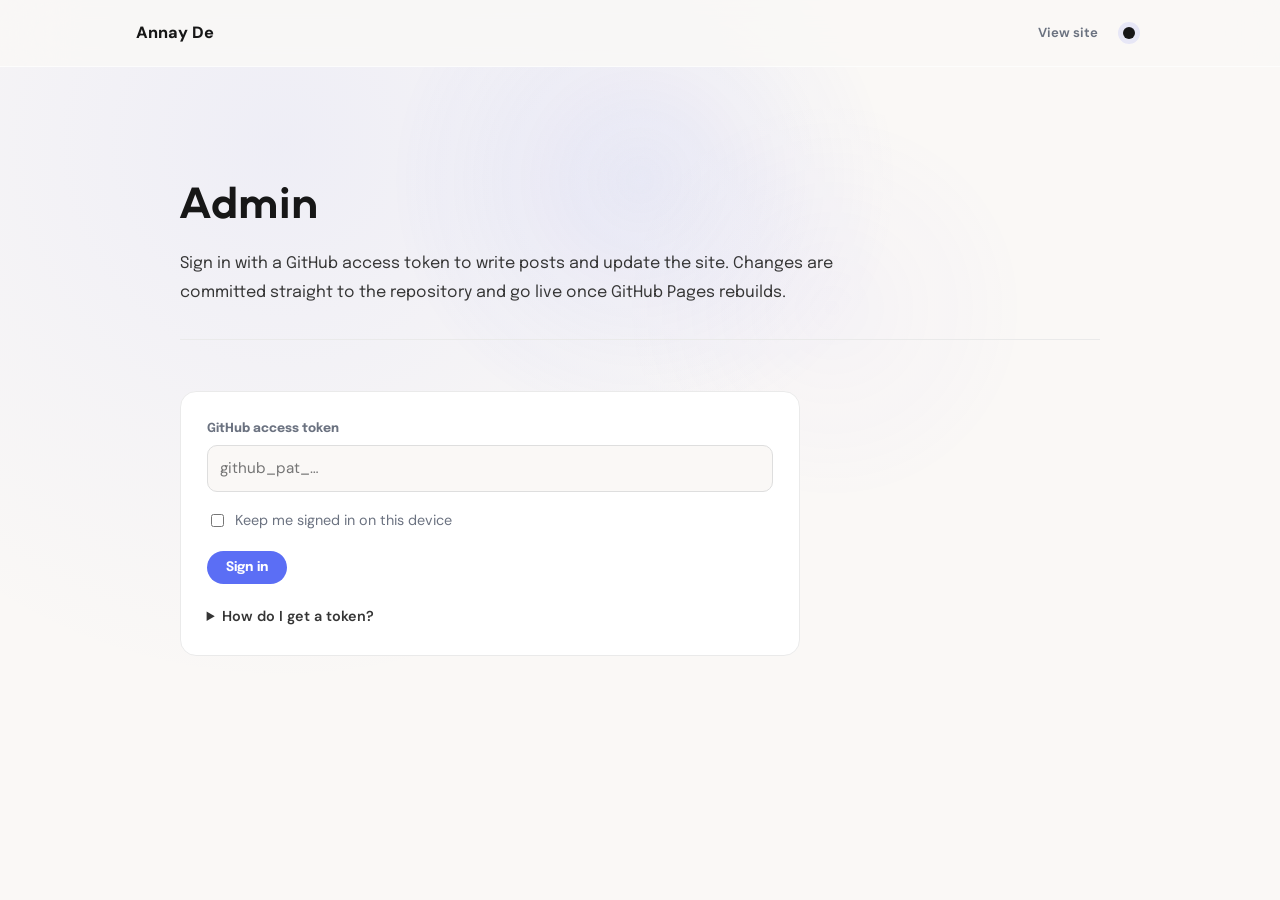
==== admin.html @ 984c4917 "Add blog, token-secured admin panel, and interaction polish - New "Annay's Blog" tab before More on " ====
<!doctype html>
<html lang="en">
<head>
  <meta charset="utf-8">
  <meta name="viewport" content="width=device-width, initial-scale=1">
  <title>Admin | Annay De</title>
  <meta name="robots" content="noindex, nofollow">
  <link rel="stylesheet" href="style.css">
  <script>
    (function () {
      try {
        if (localStorage.getItem("annay-theme") === "dark") {
          document.documentElement.dataset.theme = "dark";
        }
      } catch (error) {}
    })();
  </script>
</head>
<body data-page="admin">
  <nav class="site-nav" aria-label="Primary navigation">
    <div class="nav-inner">
      <a class="monogram show-brand" href="index.html" aria-label="Annay De home">
        <span class="nav-name">Annay De</span>
        <span class="nav-caption">Admin</span>
      </a>
      <div class="nav-links admin-nav-links">
        <a class="nav-link" href="index.html"><span>View site</span></a>
        <button class="theme-toggle" type="button" aria-label="Switch to dark mode" aria-pressed="false">
          <span class="theme-toggle-core" aria-hidden="true"></span>
        </button>
      </div>
    </div>
  </nav>

  <main class="page-shell admin-shell">
    <!-- Login -->
    <section class="admin-login reveal visible" id="admin-login">
      <header class="page-heading">
        <div>
          <h1>Admin</h1>
          <p class="page-intro">Sign in with a GitHub access token to write posts and update the site. Changes are committed straight to the repository and go live once GitHub Pages rebuilds.</p>
        </div>
      </header>
      <form class="admin-card" id="login-form">
        <label class="field">
          <span class="field-label">GitHub access token</span>
          <input type="password" id="token-input" autocomplete="off" spellcheck="false" placeholder="github_pat_…" required>
        </label>
        <label class="check-field">
          <input type="checkbox" id="remember-check">
          <span>Keep me signed in on this device</span>
        </label>
        <div class="admin-actions">
          <button class="btn primary" type="submit" id="login-button">Sign in</button>
          <span class="admin-status" id="login-status" role="status"></span>
        </div>
        <details class="admin-help">
          <summary>How do I get a token?</summary>
          <ol>
            <li>On GitHub go to <em>Settings &rarr; Developer settings &rarr; Personal access tokens &rarr; Fine-grained tokens</em>.</li>
            <li>Create a token scoped to only the <strong>annay-de/annay.de</strong> repository.</li>
            <li>Under repository permissions, give <strong>Contents</strong> read and write access. Nothing else is needed.</li>
            <li>Paste the token above. It is only stored in this browser and only ever sent to api.github.com.</li>
          </ol>
        </details>
      </form>
    </section>

    <!-- App -->
    <section class="admin-app" id="admin-app" hidden>
      <header class="admin-topbar">
        <div>
          <h1>Admin</h1>
          <p class="admin-signed" id="admin-signed"></p>
        </div>
        <button class="btn ghost" type="button" id="logout-button">Sign out</button>
      </header>

      <div class="admin-tabs" role="tablist" aria-label="Admin sections">
        <button class="admin-tab active" type="button" role="tab" data-tab="posts" aria-selected="true">Blog posts</button>
        <button class="admin-tab" type="button" role="tab" data-tab="projects" aria-selected="false">Research</button>
        <button class="admin-tab" type="button" role="tab" data-tab="endeavours" aria-selected="false">Endeavours</button>
      </div>

      <div class="admin-panel" id="panel-posts" role="tabpanel"></div>
      <div class="admin-panel" id="panel-projects" role="tabpanel" hidden></div>
      <div class="admin-panel" id="panel-endeavours" role="tabpanel" hidden></div>

      <div class="admin-statusbar" id="admin-statusbar" role="status" hidden></div>
    </section>
  </main>

  <script src="markdown.js"></script>
  <script src="admin.js"></script>
  <script src="script.js"></script>
</body>
</html>
---- style.css ----
@font-face {
  font-family: "DM Sans";
  src: url("assets/fonts/DMSans-VariableFont_opsz,wght.ttf") format("truetype");
  font-style: normal;
  font-weight: 100 1000;
  font-display: swap;
}

@font-face {
  font-family: "DM Sans";
  src: url("assets/fonts/DMSans-Italic-VariableFont_opsz,wght.ttf") format("truetype");
  font-style: italic;
  font-weight: 100 1000;
  font-display: swap;
}

@font-face {
  font-family: "Elms Sans";
  src: url("assets/fonts/ElmsSans-VariableFont_wght.ttf") format("truetype");
  font-style: normal;
  font-weight: 100 1000;
  font-display: swap;
}

@font-face {
  font-family: "Elms Sans";
  src: url("assets/fonts/ElmsSans-Italic-VariableFont_wght.ttf") format("truetype");
  font-style: italic;
  font-weight: 100 1000;
  font-display: swap;
}

@font-face {
  font-family: "Epilogue";
  src: url("assets/fonts/Epilogue-VariableFont_wght.ttf") format("truetype");
  font-style: normal;
  font-weight: 100 1000;
  font-display: swap;
}

@font-face {
  font-family: "Epilogue";
  src: url("assets/fonts/Epilogue-Italic-VariableFont_wght.ttf") format("truetype");
  font-style: italic;
  font-weight: 100 1000;
  font-display: swap;
}

:root {
  --font-body: "DM Sans", sans-serif;
  --font-display: "Elms Sans", sans-serif;
  --font-ui: "Epilogue", sans-serif;
  --bg: #faf8f6;
  --surface: #ffffff;
  --surface-soft: #f4f1ee;
  --text: #171717;
  --text-soft: #353535;
  --muted: #6b7280;
  --faint: #9ca3af;
  --line: #eaeaea;
  --line-strong: #dedede;
  --accent: #5b6ef5;
  --accent-soft: rgba(91, 110, 245, 0.09);
  --body-wash: radial-gradient(circle at 22% 16%, rgba(91, 110, 245, 0.075), transparent 34rem);
  --cursor-glow: radial-gradient(26rem circle at var(--cursor-x) var(--cursor-y), rgba(91, 110, 245, 0.105), transparent 62%),
    radial-gradient(18rem circle at calc(var(--cursor-x) + 12rem) calc(var(--cursor-y) + 8rem), rgba(154, 137, 255, 0.055), transparent 72%);
  --grain-wash: linear-gradient(rgba(255, 255, 255, 0.26), rgba(255, 255, 255, 0));
  --nav-glass: linear-gradient(180deg, rgba(255, 255, 255, 0.72), rgba(255, 255, 255, 0.42));
  --nav-glass-scrolled: linear-gradient(180deg, rgba(255, 255, 255, 0.86), rgba(255, 255, 255, 0.58));
  --nav-border: rgba(255, 255, 255, 0.58);
  --nav-shadow: 0 18px 60px rgba(23, 23, 23, 0.075);
  --glass-surface: rgba(255, 255, 255, 0.58);
  --glass-surface-strong: rgba(255, 255, 255, 0.72);
  --glass-hover: rgba(255, 255, 255, 0.72);
  --glass-border: rgba(234, 234, 234, 0.82);
  --glass-highlight: rgba(255, 255, 255, 0.75);
  --shadow-soft: 0 24px 80px rgba(23, 23, 23, 0.08);
  --shadow-card: 0 28px 90px rgba(23, 23, 23, 0.12);
  --nav-height: 72px;
  --max-width: 1120px;
  --copy-width: 740px;
  --ease: cubic-bezier(0.16, 1, 0.3, 1);
  --cursor-x: 50vw;
  --cursor-y: 20vh;
}

html[data-theme="dark"] {
  color-scheme: dark;
  --bg: #0c0d11;
  --surface: #14161c;
  --surface-soft: #101116;
  --text: #f6f4ee;
  --text-soft: #ded9cf;
  --muted: #a3a8b5;
  --faint: #7d8493;
  --line: rgba(255, 255, 255, 0.11);
  --line-strong: rgba(255, 255, 255, 0.18);
  --accent: #9aa4ff;
  --accent-soft: rgba(154, 164, 255, 0.16);
  --body-wash: radial-gradient(circle at 22% 12%, rgba(91, 110, 245, 0.18), transparent 36rem),
    radial-gradient(circle at 82% 10%, rgba(154, 137, 255, 0.08), transparent 26rem);
  --cursor-glow: radial-gradient(28rem circle at var(--cursor-x) var(--cursor-y), rgba(120, 136, 255, 0.18), transparent 64%),
    radial-gradient(18rem circle at calc(var(--cursor-x) + 12rem) calc(var(--cursor-y) + 8rem), rgba(255, 255, 255, 0.045), transparent 72%);
  --grain-wash: linear-gradient(rgba(255, 255, 255, 0.04), rgba(255, 255, 255, 0));
  --nav-glass: linear-gradient(180deg, rgba(22, 24, 32, 0.68), rgba(12, 13, 17, 0.34));
  --nav-glass-scrolled: linear-gradient(180deg, rgba(24, 26, 34, 0.82), rgba(12, 13, 17, 0.54));
  --nav-border: rgba(255, 255, 255, 0.13);
  --nav-shadow: 0 22px 70px rgba(0, 0, 0, 0.34);
  --glass-surface: rgba(255, 255, 255, 0.065);
  --glass-surface-strong: rgba(255, 255, 255, 0.1);
  --glass-hover: rgba(255, 255, 255, 0.09);
  --glass-border: rgba(255, 255, 255, 0.12);
  --glass-highlight: rgba(255, 255, 255, 0.16);
  --shadow-soft: 0 28px 88px rgba(0, 0, 0, 0.32);
  --shadow-card: 0 34px 110px rgba(0, 0, 0, 0.38);
}

* {
  box-sizing: border-box;
}

html {
  min-height: 100%;
  overflow-x: hidden;
  scroll-behavior: smooth;
  color-scheme: light;
}

body {
  position: relative;
  min-height: 100%;
  margin: 0;
  overflow-x: hidden;
  color: var(--text);
  background:
    var(--body-wash),
    var(--bg);
  font-family: var(--font-body);
  font-size: 16px;
  font-weight: 400;
  line-height: 1.72;
  text-rendering: optimizeLegibility;
  transition: background-color 0.42s ease, color 0.42s ease;
}

body::before {
  position: fixed;
  inset: 0;
  z-index: 0;
  pointer-events: none;
  background: var(--cursor-glow);
  opacity: 0.85;
  transition: opacity 0.4s ease;
  content: "";
}

body::after {
  position: fixed;
  inset: 0;
  z-index: 0;
  pointer-events: none;
  background-image:
    var(--grain-wash),
    url("data:image/svg+xml,%3Csvg xmlns='http://www.w3.org/2000/svg' width='180' height='180' viewBox='0 0 180 180'%3E%3Cfilter id='n'%3E%3CfeTurbulence type='fractalNoise' baseFrequency='0.85' numOctaves='2' stitchTiles='stitch'/%3E%3C/filter%3E%3Crect width='180' height='180' filter='url(%23n)' opacity='0.24'/%3E%3C/svg%3E");
  opacity: 0.18;
  mix-blend-mode: soft-light;
  content: "";
}

main,
.site-footer {
  position: relative;
  z-index: 1;
}

body.menu-open {
  overflow: hidden;
}

a {
  color: inherit;
  text-decoration: none;
}

a:focus-visible,
button:focus-visible {
  outline: 2px solid var(--accent);
  outline-offset: 4px;
}

img {
  display: block;
  max-width: 100%;
}

h1,
h2,
h3,
p,
span,
div,
a,
td,
th {
  overflow-wrap: break-word;
}

.site-nav {
  position: fixed;
  top: 0;
  left: 0;
  z-index: 20;
  width: 100%;
  height: var(--nav-height);
  border-bottom: 1px solid var(--nav-border);
  background: var(--nav-glass);
  backdrop-filter: blur(34px) saturate(1.7);
  -webkit-backdrop-filter: blur(34px) saturate(1.7);
  box-shadow: inset 0 1px 0 var(--glass-highlight);
  transition: box-shadow 0.28s var(--ease), background 0.28s var(--ease), border-color 0.28s ease;
}

.site-nav::before {
  position: absolute;
  inset: 0;
  pointer-events: none;
  background:
    radial-gradient(18rem 6rem at 24% 0%, rgba(91, 110, 245, 0.1), transparent 70%),
    linear-gradient(90deg, transparent, rgba(255, 255, 255, 0.22), transparent);
  opacity: 0.42;
  content: "";
}

.site-nav.scrolled {
  background: var(--nav-glass-scrolled);
  box-shadow: var(--nav-shadow), inset 0 1px 0 var(--glass-highlight);
}

.nav-inner {
  display: flex;
  align-items: center;
  justify-content: space-between;
  width: min(100% - 3rem, 1320px);
  height: 100%;
  margin: 0 auto;
}

.monogram {
  color: var(--text);
  font-size: 0.82rem;
  font-weight: 700;
  letter-spacing: 0.16em;
}

.nav-links {
  display: flex;
  align-items: center;
  gap: 0.25rem;
  padding: 0.28rem;
  border: 1px solid var(--nav-border);
  border-radius: 999px;
  background: var(--glass-surface);
  box-shadow: inset 0 1px 0 var(--glass-highlight);
  backdrop-filter: blur(18px) saturate(1.35);
  -webkit-backdrop-filter: blur(18px) saturate(1.35);
  transition: background 0.32s ease, border-color 0.32s ease, box-shadow 0.32s ease;
}

.nav-link {
  position: relative;
  display: inline-flex;
  align-items: center;
  min-height: 38px;
  padding: 0 0.78rem;
  border-radius: 999px;
  color: var(--muted);
  font-size: 0.76rem;
  font-weight: 600;
  letter-spacing: 0.08em;
  transition: background 0.2s ease, color 0.2s ease, transform 0.2s ease;
}

.nav-link:hover {
  color: var(--text);
  background: var(--glass-hover);
  transform: translateY(-1px);
}

.nav-link.active {
  color: var(--accent);
  background: var(--accent-soft);
}

.nav-link.active::after {
  position: absolute;
  right: 0.86rem;
  bottom: 6px;
  left: 0.86rem;
  height: 1px;
  background: currentColor;
  content: "";
}

.menu-toggle {
  display: none;
  width: 42px;
  height: 42px;
  padding: 0;
  border: 1px solid var(--line);
  border-radius: 999px;
  background: var(--glass-surface-strong);
  color: var(--text);
  backdrop-filter: blur(18px) saturate(1.25);
  -webkit-backdrop-filter: blur(18px) saturate(1.25);
}

.theme-toggle {
  position: relative;
  display: inline-grid;
  place-items: center;
  width: 38px;
  height: 38px;
  padding: 0;
  overflow: hidden;
  border: 1px solid var(--glass-border);
  border-radius: 999px;
  color: var(--text);
  background:
    linear-gradient(145deg, rgba(255, 255, 255, 0.38), rgba(255, 255, 255, 0.08)),
    var(--glass-surface);
  box-shadow: inset 0 1px 0 var(--glass-highlight), 0 10px 30px rgba(23, 23, 23, 0.055);
  cursor: pointer;
  flex: 0 0 auto;
  margin-left: 0.12rem;
  backdrop-filter: blur(22px) saturate(1.55);
  -webkit-backdrop-filter: blur(22px) saturate(1.55);
  transition: transform 0.28s var(--ease), border-color 0.28s ease, background 0.28s ease, box-shadow 0.28s ease;
}

.theme-toggle:hover {
  transform: translateY(-1px) scale(1.025);
  border-color: rgba(91, 110, 245, 0.24);
  box-shadow: inset 0 1px 0 var(--glass-highlight), 0 14px 38px rgba(91, 110, 245, 0.12);
}

.theme-toggle::after {
  position: absolute;
  inset: -45%;
  background: linear-gradient(115deg, transparent 32%, rgba(255, 255, 255, 0.42), transparent 58%);
  opacity: 0;
  transform: translateX(-42%) rotate(12deg);
  transition: opacity 0.28s ease, transform 0.58s var(--ease);
  content: "";
}

.theme-toggle:hover::after {
  opacity: 0.45;
  transform: translateX(42%) rotate(12deg);
}

.theme-toggle-core {
  position: relative;
  z-index: 1;
  width: 14px;
  height: 14px;
  border-radius: 999px;
  background: currentColor;
  box-shadow: 0 0 0 5px rgba(91, 110, 245, 0.12);
  transition: transform 0.34s var(--ease), box-shadow 0.34s ease, background 0.34s ease;
}

.theme-toggle-core::after {
  position: absolute;
  top: -2px;
  right: -2px;
  width: 14px;
  height: 14px;
  border-radius: 999px;
  background: var(--bg);
  transform: scale(0);
  transform-origin: 75% 25%;
  transition: transform 0.34s var(--ease), background 0.34s ease;
  content: "";
}

html[data-theme="dark"] .theme-toggle-core {
  transform: rotate(-18deg);
  box-shadow: 0 0 0 5px rgba(154, 164, 255, 0.18);
}

html[data-theme="dark"] .theme-toggle-core::after {
  transform: scale(1);
}

.menu-toggle-line {
  display: block;
  width: 17px;
  height: 1px;
  margin: 5px auto;
  background: var(--text);
  transition: transform 0.24s ease, opacity 0.24s ease;
}

.menu-toggle[aria-expanded="true"] .menu-toggle-line:nth-child(1) {
  transform: translateY(6px) rotate(45deg);
}

.menu-toggle[aria-expanded="true"] .menu-toggle-line:nth-child(2) {
  opacity: 0;
}

.menu-toggle[aria-expanded="true"] .menu-toggle-line:nth-child(3) {
  transform: translateY(-6px) rotate(-45deg);
}

.home-shell,
.page-shell,
.section,
.section.alt > .section-inner {
  width: min(var(--max-width), calc(100% - 4rem));
  margin: 0 auto;
}

.page-shell {
  padding: calc(var(--nav-height) + 7rem) 0 8rem;
}

.hero {
  position: relative;
  display: grid;
  grid-template-columns: minmax(0, 1fr) minmax(280px, 370px);
  gap: clamp(3.5rem, 8vw, 7.5rem);
  align-items: center;
  min-height: 94vh;
  padding: calc(var(--nav-height) + 5.8rem) 0 7rem;
}

.hero::before {
  position: absolute;
  top: -2%;
  left: -9%;
  z-index: 0;
  width: min(66vw, 52rem);
  height: min(66vw, 52rem);
  border-radius: 999px;
  background:
    radial-gradient(circle at 36% 34%, rgba(91, 110, 245, 0.18), transparent 28%),
    radial-gradient(circle at 64% 60%, rgba(154, 137, 255, 0.11), transparent 34%),
    radial-gradient(circle, rgba(91, 110, 245, 0.065), transparent 68%);
  filter: blur(22px);
  opacity: 0.96;
  pointer-events: none;
  animation: glowDrift 12s var(--ease) infinite alternate;
  content: "";
}

@keyframes glowDrift {
  from {
    transform: translate3d(0, 0, 0) scale(1);
  }
  to {
    transform: translate3d(22px, 10px, 0) scale(1.04);
  }
}

.hero::after {
  position: relative;
  z-index: 1;
  display: block;
  align-self: center;
  width: min(100%, 370px);
  aspect-ratio: 4 / 5;
  border: 1px solid var(--glass-border);
  border-radius: 32px;
  background:
    linear-gradient(180deg, rgba(255,255,255,0.14), rgba(255,255,255,0)),
    url("assets/annay-de-portrait.jpg") center 28% / cover no-repeat;
  box-shadow: var(--shadow-card);
  content: "";
}

.hero-content {
  position: relative;
  z-index: 2;
  max-width: var(--copy-width);
}

.eyebrow,
.section-label,
.meta-line,
.publication-meta,
.project-kicker,
.list-meta,
.tag,
.stat-label,
.cv-note,
.table th,
.skill-category,
.skill-values,
.footer-role,
.footer-bottom {
  font-family: var(--font-ui);
}

.eyebrow,
.section-label {
  margin: 0;
  color: var(--muted);
  font-size: 0.74rem;
  font-weight: 700;
  letter-spacing: 0.14em;
}

.hero h1,
.page-heading h1 {
  margin: 0;
  color: var(--text);
  font-family: var(--font-display);
  font-weight: 700;
  letter-spacing: 0;
}

.hero h1 {
  max-width: 720px;
  margin-top: 1.4rem;
  font-size: clamp(3.9rem, 7.4vw, 6.7rem);
  line-height: 0.94;
  text-shadow: 0 18px 70px rgba(91, 110, 245, 0.18);
}

.accent-rule {
  width: 54px;
  height: 2px;
  margin: 2rem 0 2.05rem;
  border-radius: 999px;
  background: var(--accent);
}

.hero-roles {
  display: grid;
  gap: 0.48rem;
  margin: 0;
  color: var(--text);
  font-size: clamp(1rem, 1.25vw, 1.18rem);
  font-weight: 700;
  line-height: 1.52;
}

.hero-copy {
  max-width: 660px;
  margin-top: 3.35rem;
  color: var(--text-soft);
  font-size: clamp(0.98rem, 1.15vw, 1.08rem);
  line-height: 1.82;
}

.hero-copy p {
  margin: 0 0 1.1rem;
}

.research-tags {
  margin-top: 3.2rem;
}

.research-line {
  max-width: 780px;
  margin: 0;
  color: var(--text-soft);
  font-family: var(--font-ui);
  font-size: clamp(0.98rem, 1.25vw, 1.12rem);
  line-height: 1.8;
}

.tag-grid,
.method-list,
.link-row {
  display: flex;
  flex-wrap: wrap;
  gap: 0.48rem 0.95rem;
  margin-top: 0.95rem;
}

.tag {
  color: var(--muted);
  font-size: 0.82rem;
  line-height: 1.5;
}

.tag:not(:last-child)::after {
  margin-left: 0.95rem;
  color: var(--line-strong);
  content: "/";
}

.section {
  padding: 7rem 0;
}

.section.alt {
  width: 100%;
  max-width: none;
  border-top: 1px solid var(--glass-border);
  border-bottom: 1px solid var(--glass-border);
  background: var(--glass-surface);
  backdrop-filter: blur(18px);
  -webkit-backdrop-filter: blur(18px);
  transition: background 0.36s ease, border-color 0.36s ease;
}

.section-label {
  margin-bottom: 2.5rem;
}

.page-heading {
  display: grid;
  grid-template-columns: minmax(0, 1fr) auto;
  gap: 2rem;
  align-items: end;
  margin-bottom: 4.5rem;
}

.page-heading h1 {
  max-width: 860px;
  margin-bottom: 0;
  font-size: clamp(2.7rem, 5vw, 4.2rem);
  line-height: 1;
}

.matrix-divider {
  height: 1px;
  margin: 5.2rem 0;
  background: var(--line);
}

.work-list,
.clean-list,
.publication-list,
.card-grid,
.skills-grid {
  display: grid;
  gap: 0;
}

.work-list > *,
.clean-list > *,
.publication-list > *,
.card-grid > *,
.skills-grid > * {
  min-width: 0;
}

.work-item,
.clean-item,
.publication-item,
.project-card,
.placeholder-panel,
.stat-card {
  padding: 1.55rem 0 1.75rem;
  border-bottom: 1px solid var(--line);
  background: transparent;
}

.work-item:first-child,
.clean-item:first-child,
.publication-item:first-child,
.project-card:first-child {
  padding-top: 0;
}

.work-item,
.clean-item,
.publication-item,
.project-card {
  border-radius: 24px;
  transition: transform 0.28s var(--ease), border-color 0.2s ease, background 0.24s ease, box-shadow 0.24s ease, padding 0.24s ease;
}

.work-item:hover,
.clean-item:hover,
.publication-item:hover,
.project-card:hover {
  border-bottom-color: rgba(91, 110, 245, 0.34);
  background: var(--glass-hover);
  box-shadow:
    inset 0 1px 0 var(--glass-highlight),
    var(--shadow-soft);
  transform: translateY(-2px);
}

.meta-line,
.publication-meta,
.project-kicker,
.list-meta {
  color: var(--muted);
  font-size: 0.76rem;
  font-weight: 700;
  letter-spacing: 0.08em;
  overflow-wrap: anywhere;
}

.meta-line {
  display: flex;
  flex-wrap: wrap;
  gap: 0.55rem;
  margin-bottom: 0.42rem;
}

.meta-line .type {
  color: var(--accent);
}

.work-item h3,
.publication-item h3,
.project-card h3,
.clean-item h3,
.placeholder-panel h3 {
  max-width: 850px;
  margin: 0.4rem 0 0;
  color: var(--text);
  font-family: var(--font-display);
  font-size: clamp(1.12rem, 1.7vw, 1.28rem);
  font-weight: 700;
  line-height: 1.38;
}

.work-item p,
.publication-item p,
.project-card p,
.clean-item p,
.placeholder-panel p {
  max-width: 880px;
  margin: 0.62rem 0 0;
  color: var(--muted);
  font-size: 0.98rem;
  line-height: 1.8;
}

.about-grid {
  display: grid;
  grid-template-columns: minmax(0, 1fr) 320px;
  gap: clamp(3.5rem, 8vw, 7rem);
  align-items: start;
}

.about-copy {
  max-width: var(--copy-width);
}

.about-copy p {
  margin: 0 0 1.35rem;
  color: var(--text-soft);
  font-size: clamp(1.05rem, 1.5vw, 1.22rem);
  line-height: 1.82;
}

.profile-panel {
  padding: 0;
  border: 1px solid var(--glass-border);
  border-radius: 32px;
  background: var(--glass-surface);
  box-shadow: var(--shadow-soft);
  backdrop-filter: blur(18px) saturate(1.08);
  -webkit-backdrop-filter: blur(18px) saturate(1.08);
  transition: background 0.36s ease, border-color 0.36s ease, box-shadow 0.36s ease;
}

.stat-grid {
  display: grid;
  gap: 0;
}

.stat-card {
  display: grid;
  grid-template-columns: 112px minmax(0, 1fr);
  gap: 1rem;
  align-items: baseline;
  padding-right: 1.25rem;
  padding-left: 1.25rem;
}

.stat-number {
  color: var(--text);
  font-family: var(--font-display);
  font-size: 2.15rem;
  font-weight: 700;
  line-height: 1;
}

.stat-label {
  color: var(--muted);
  font-size: 0.68rem;
  font-weight: 700;
  line-height: 1.55;
}

.content-section {
  margin-top: 5.5rem;
}

.content-section:first-of-type {
  margin-top: 0;
}

.two-col {
  display: grid;
  grid-template-columns: repeat(2, minmax(0, 1fr));
  gap: clamp(1.75rem, 5vw, 5.5rem);
}

.card-grid.two-col {
  gap: clamp(1rem, 2.4vw, 1.55rem);
}

.card-grid.two-col .publication-item {
  min-width: 0;
  overflow: hidden;
  padding: clamp(1.35rem, 2.7vw, 1.85rem);
  border: 1px solid var(--glass-border);
  border-bottom: 1px solid var(--glass-border);
  border-radius: 28px;
  background:
    linear-gradient(145deg, var(--glass-surface-strong), var(--glass-surface)),
    var(--glass-surface);
  box-shadow:
    inset 0 1px 0 var(--glass-highlight),
    var(--shadow-soft);
  backdrop-filter: blur(18px);
  -webkit-backdrop-filter: blur(18px);
}

.card-grid.two-col .publication-item:first-child {
  padding-top: clamp(1.35rem, 2.7vw, 1.85rem);
}

.card-grid.two-col .publication-item:hover {
  border-color: rgba(91, 110, 245, 0.22);
  border-bottom-color: rgba(91, 110, 245, 0.22);
}

.card-grid.two-col .publication-meta,
.card-grid.two-col .publication-item h3,
.card-grid.two-col .publication-item p,
.card-grid.two-col .link-row {
  max-width: 100%;
  min-width: 0;
}

.card-grid.two-col .publication-meta,
.card-grid.two-col .publication-item h3,
.card-grid.two-col .publication-item p {
  overflow-wrap: anywhere;
}

.card-grid.two-col .publication-item p {
  font-size: 0.94rem;
}

.action-link,
.text-link {
  position: relative;
  display: inline-flex;
  color: var(--accent);
  font-size: 0.95rem;
  font-weight: 600;
  line-height: 1.45;
  transition: color 0.2s ease, transform 0.2s ease;
}

.action-link::after,
.text-link::after {
  position: absolute;
  right: 0;
  bottom: -3px;
  left: 0;
  height: 1px;
  background: currentColor;
  transform: scaleX(0);
  transform-origin: left;
  transition: transform 0.24s var(--ease);
  content: "";
}

.action-link:not(.disabled):hover,
.text-link:hover {
  color: var(--text);
  transform: translateY(-1px);
}

.action-link:not(.disabled):hover::after,
.text-link:hover::after {
  transform: scaleX(1);
}

.action-link.disabled {
  color: var(--faint);
  opacity: 0.62;
}

.cv-embed-wrapper {
  padding: 1.1rem;
  border: 1px solid var(--line);
  border-radius: 32px;
  background: var(--glass-surface-strong);
  box-shadow: var(--shadow-soft);
  transition: background 0.36s ease, border-color 0.36s ease, box-shadow 0.36s ease;
}

.cv-note {
  display: flex;
  flex-wrap: wrap;
  justify-content: space-between;
  gap: 0.75rem;
  margin: 0 0 0.95rem;
  color: var(--muted);
  font-size: 0.66rem;
  font-weight: 700;
  letter-spacing: 0.12em;
}

.cv-frame {
  width: 100%;
  height: 900px;
  border: 1px solid var(--line);
  border-radius: 24px;
  background: var(--surface);
}

.cv-fallback {
  margin: 1rem 0 0;
  color: var(--muted);
  font-size: 0.95rem;
}

.table-wrap {
  overflow-x: auto;
  border-top: 1px solid var(--line);
}

.table {
  width: 100%;
  min-width: 620px;
  border-collapse: collapse;
}

.table th,
.table td {
  padding: 1.02rem 1rem 1.02rem 0;
  border-bottom: 1px solid var(--line);
  text-align: left;
  vertical-align: top;
}

.table th {
  color: var(--accent);
  font-size: 0.7rem;
  font-weight: 700;
  letter-spacing: 0.12em;
}

.table td {
  color: var(--text-soft);
  font-size: 0.96rem;
}

.skills-grid {
  border-top: 1px solid var(--line);
}

.skill-row {
  display: grid;
  grid-template-columns: 240px minmax(0, 1fr);
  gap: 2rem;
  padding: 1.12rem 0;
  border-bottom: 1px solid var(--line);
}

.skill-category {
  color: var(--accent);
  font-size: 0.72rem;
  font-weight: 700;
  letter-spacing: 0.08em;
}

.skill-values {
  color: var(--text-soft);
  font-size: 0.9rem;
  line-height: 1.72;
}

.site-footer {
  border-top: 1px solid var(--line);
  background: var(--glass-surface);
  padding: 2.6rem 4rem;
  transition: background 0.36s ease, border-color 0.36s ease;
}

.footer-inner {
  max-width: 1320px;
  margin: 0 auto;
}

.footer-top {
  display: grid;
  grid-template-columns: 1fr;
  gap: 1.2rem;
  align-items: center;
  justify-items: center;
  text-align: center;
}

.footer-name {
  margin: 0;
  color: var(--text);
  font-size: 0.98rem;
  font-weight: 700;
}

.footer-role {
  margin: 0.32rem 0 0;
  color: var(--muted);
  font-size: 0.72rem;
  line-height: 1.6;
}

.footer-links {
  display: flex;
  flex-wrap: wrap;
  gap: 1.1rem;
  justify-content: center;
}

.footer-links a,
.footer-links span {
  color: var(--muted);
  font-size: 0.92rem;
  transition: color 0.2s ease;
}

.footer-links a:hover {
  color: var(--accent);
}

.footer-links .disabled {
  opacity: 0.5;
}

.footer-bottom {
  margin-top: 2rem;
  padding-top: 1.2rem;
  border-top: 1px solid var(--line);
  color: var(--muted);
  font-size: 0.68rem;
  line-height: 1.7;
  text-align: center;
}

.reveal {
  opacity: 0;
  filter: blur(8px);
  transform: translate3d(0, 18px, 0);
  transition:
    opacity 0.82s var(--ease),
    filter 0.82s var(--ease),
    transform 0.82s var(--ease);
}

.reveal.visible {
  opacity: 1;
  filter: blur(0);
  transform: translate3d(0, 0, 0);
}

@media (prefers-reduced-motion: reduce) {
  html {
    scroll-behavior: auto;
  }

  *,
  *::before,
  *::after {
    animation-duration: 0.001ms !important;
    animation-iteration-count: 1 !important;
    scroll-behavior: auto !important;
    transition-duration: 0.001ms !important;
  }

  .reveal {
    opacity: 1;
    filter: none;
    transform: none;
  }
}

@media (max-width: 1100px) {
  .nav-inner {
    width: min(100% - 2rem, 1320px);
  }

  .nav-links {
    position: fixed;
    top: calc(var(--nav-height) + 0.75rem);
    right: 1rem;
    left: 1rem;
    display: grid;
    height: auto;
    padding: 0.5rem;
    border: 1px solid var(--line);
    border-radius: 28px;
    background: var(--nav-glass-scrolled);
    box-shadow: var(--nav-shadow);
    opacity: 0;
    visibility: hidden;
    transform: translateY(-10px) scale(0.98);
    transition: opacity 0.22s ease, transform 0.22s ease, visibility 0.22s ease;
  }

  .nav-links.open {
    opacity: 1;
    visibility: visible;
    transform: translateY(0) scale(1);
  }

  .nav-link {
    justify-content: center;
    min-height: 46px;
  }

  .theme-toggle {
    justify-self: center;
    width: 46px;
    height: 46px;
    margin: 0.18rem auto 0.08rem;
  }

  .menu-toggle {
    display: block;
  }

  .hero,
  .about-grid,
  .two-col {
    grid-template-columns: 1fr;
  }

  .hero::before {
    top: 8%;
    left: -22%;
    width: 42rem;
    height: 42rem;
  }

  .hero::after {
    width: min(78vw, 360px);
  }

  .profile-panel {
    max-width: 420px;
  }

  .footer-top {
    grid-template-columns: 1fr;
  }
}

@media (max-width: 640px) {
  .home-shell,
  .page-shell,
  .section,
  .section.alt > .section-inner {
    width: min(100% - 2rem, var(--max-width));
  }

  .page-shell {
    padding-top: calc(var(--nav-height) + 4.5rem);
  }

  .hero {
    min-height: auto;
    padding-top: calc(var(--nav-height) + 4.5rem);
  }

  .hero h1 {
    font-size: 3.5rem;
  }

  .hero-copy,
  .about-copy p {
    font-size: 1.04rem;
  }

  .hero-roles {
    font-size: 1rem;
  }

  .page-heading {
    grid-template-columns: 1fr;
    margin-bottom: 3rem;
  }

  .stat-card,
  .skill-row {
    grid-template-columns: 1fr;
    gap: 0.35rem;
  }

  .card-grid.two-col {
    gap: 0.95rem;
  }

  .card-grid.two-col .publication-item,
  .card-grid.two-col .publication-item:first-child {
    padding: 1.18rem;
    border-radius: 24px;
  }

  .cv-frame {
    height: 620px;
  }

  .site-footer {
    padding: 2.2rem 1rem;
  }
}

/* Academic index direction */
.site-nav {
  top: 18px;
  left: 50%;
  width: min(calc(100% - 2rem), 1180px);
  height: auto;
  min-height: 66px;
  border: 1px solid var(--nav-border);
  border-radius: 999px;
  transform: translateX(-50%);
  overflow: hidden;
}

.site-nav::before {
  border-radius: inherit;
  background:
    radial-gradient(18rem 5rem at 14% 0%, rgba(91, 110, 245, 0.12), transparent 72%),
    linear-gradient(90deg, transparent, rgba(255, 255, 255, 0.18), transparent);
}

.nav-inner {
  width: 100%;
  height: 66px;
  padding: 0 0.72rem 0 1rem;
}

.monogram {
  display: grid;
  gap: 0;
  min-width: 190px;
  letter-spacing: 0;
}

.nav-name {
  font-family: var(--font-display);
  font-size: 1.02rem;
  font-weight: 800;
  line-height: 1.05;
}

.nav-caption {
  color: var(--muted);
  font-family: var(--font-ui);
  font-size: 0.57rem;
  font-weight: 700;
  letter-spacing: 0.12em;
  line-height: 1.2;
}

.nav-links {
  gap: 0.08rem;
  padding: 0.18rem;
  border-color: transparent;
  background: transparent;
  box-shadow: none;
}

.nav-link {
  min-height: 34px;
  padding: 0 0.68rem;
  font-size: 0.82rem;
  font-weight: 650;
  letter-spacing: 0;
}

.nav-link.active {
  color: var(--text);
  background: var(--glass-surface-strong);
  box-shadow: inset 0 1px 0 var(--glass-highlight);
}

.nav-link.active::after {
  right: 50%;
  bottom: 5px;
  left: auto;
  width: 4px;
  height: 4px;
  border-radius: 999px;
  background: var(--accent);
  transform: translateX(50%);
}

.theme-toggle {
  width: 34px;
  height: 34px;
}

.theme-toggle-core {
  width: 12px;
  height: 12px;
}

.home-shell.academic-home {
  width: min(1060px, calc(100% - 4rem));
  padding: calc(var(--nav-height) + 5.4rem) 0 7rem;
}

.academic-hero {
  position: relative;
  display: grid;
  grid-template-columns: minmax(0, 1fr) minmax(260px, 330px);
  gap: clamp(3rem, 8vw, 6.8rem);
  align-items: start;
  padding: 2.8rem 0 5.1rem;
  border-bottom: 1px solid var(--line);
}

.academic-hero::before {
  position: absolute;
  top: -10rem;
  left: -13rem;
  z-index: -1;
  width: min(62vw, 46rem);
  height: min(62vw, 46rem);
  border-radius: 999px;
  background:
    radial-gradient(circle at 38% 34%, rgba(91, 110, 245, 0.18), transparent 28%),
    radial-gradient(circle at 62% 54%, rgba(154, 137, 255, 0.1), transparent 36%),
    radial-gradient(circle, rgba(91, 110, 245, 0.055), transparent 70%);
  filter: blur(24px);
  opacity: 0.86;
  pointer-events: none;
  animation: glowDrift 14s var(--ease) infinite alternate;
  content: "";
}

.identity-block h1 {
  max-width: 720px;
  margin: 1rem 0 0;
  color: var(--text);
  font-family: var(--font-display);
  font-size: clamp(4rem, 8vw, 7rem);
  font-weight: 780;
  line-height: 0.92;
  letter-spacing: 0;
}

.name-line {
  max-width: 680px;
  margin: 1.25rem 0 0;
  color: var(--text);
  font-size: clamp(1.18rem, 2vw, 1.52rem);
  font-weight: 700;
  line-height: 1.45;
}

.contact-line,
.index-links,
.portrait-card figcaption,
.image-placeholder,
.news-item time,
.year-group h2,
.page-intro {
  font-family: var(--font-ui);
}

.contact-line {
  display: flex;
  flex-wrap: wrap;
  gap: 0.45rem;
  margin: 1.05rem 0 0;
  color: var(--muted);
  font-size: 0.93rem;
}

.contact-line a,
.academic-copy a,
.news-item a,
.index-links a {
  color: var(--text);
  text-decoration: underline;
  text-decoration-color: rgba(91, 110, 245, 0.35);
  text-underline-offset: 0.18em;
  transition: color 0.2s ease, text-decoration-color 0.2s ease;
}

.contact-line a:hover,
.academic-copy a:hover,
.news-item a:hover,
.index-links a:hover {
  color: var(--accent);
  text-decoration-color: currentColor;
}

.academic-copy {
  max-width: 760px;
  margin-top: 2.8rem;
}

.academic-copy p {
  margin: 0 0 1.18rem;
  color: var(--text-soft);
  font-size: clamp(1rem, 1.2vw, 1.08rem);
  line-height: 1.86;
}

.index-links {
  display: flex;
  flex-wrap: wrap;
  gap: 0.5rem 1.4rem;
  margin-top: 2.3rem;
  font-size: 0.88rem;
  font-weight: 700;
  letter-spacing: 0.02em;
}

.portrait-column {
  display: grid;
  gap: 1rem;
}

.portrait-card {
  margin: 0;
}

.portrait-card img {
  width: 100%;
  aspect-ratio: 4 / 5;
  border: 1px solid var(--glass-border);
  border-radius: 30px;
  object-fit: cover;
  object-position: center 26%;
  box-shadow: var(--shadow-card);
}

.portrait-card figcaption {
  margin-top: 0.72rem;
  color: var(--muted);
  font-size: 0.7rem;
  font-weight: 700;
  letter-spacing: 0.08em;
}

.image-placeholder-grid {
  display: grid;
  grid-template-columns: repeat(2, minmax(0, 1fr));
  gap: 0.9rem;
}

.image-placeholder {
  display: grid;
  place-content: center;
  min-width: 0;
  min-height: 118px;
  padding: 1rem;
  border: 1px dashed color-mix(in srgb, var(--accent) 34%, var(--line));
  border-radius: 24px;
  background:
    linear-gradient(135deg, rgba(255, 255, 255, 0.28), transparent),
    var(--glass-surface);
  color: var(--muted);
  text-align: center;
  box-shadow: inset 0 1px 0 var(--glass-highlight);
  backdrop-filter: blur(18px) saturate(1.15);
  -webkit-backdrop-filter: blur(18px) saturate(1.15);
}

.image-placeholder span {
  color: var(--text-soft);
  font-size: 0.78rem;
  font-weight: 750;
  line-height: 1.35;
}

.image-placeholder small {
  margin-top: 0.22rem;
  color: var(--faint);
  font-size: 0.63rem;
  font-weight: 700;
  letter-spacing: 0.12em;
}

.image-placeholder.tall {
  min-height: 250px;
}

.home-row {
  display: grid;
  grid-template-columns: 150px minmax(0, 1fr);
  gap: clamp(2rem, 6vw, 5.2rem);
  padding: 4.6rem 0;
  border-bottom: 1px solid var(--line);
}

.row-label {
  align-self: start;
}

.home-row .section-label,
.content-section .section-label {
  margin-bottom: 0;
}

.news-ledger,
.research-ledger {
  min-width: 0;
}

.year-group + .year-group {
  margin-top: 3rem;
}

.year-group h2 {
  margin: 0 0 0.85rem;
  color: var(--accent);
  font-size: 0.74rem;
  font-weight: 800;
  letter-spacing: 0.12em;
}

.news-item {
  display: grid;
  grid-template-columns: 5.8rem minmax(0, 1fr);
  gap: 1.1rem;
  padding: 1rem 0;
  border-top: 1px solid var(--line);
}

.news-item time {
  color: var(--muted);
  font-size: 0.78rem;
  font-weight: 800;
  letter-spacing: 0.08em;
}

.news-item p {
  margin: 0;
  color: var(--text-soft);
  font-size: 1rem;
  line-height: 1.76;
}

.research-ledger .work-item,
.work-item,
.clean-item,
.publication-item,
.project-card,
.placeholder-panel {
  padding: 1.35rem 0 1.55rem;
  border-bottom: 1px solid var(--line);
  border-radius: 0;
  background: transparent;
  box-shadow: none;
}

.research-ledger .work-item:first-child,
.work-list .work-item:first-child,
.clean-list .clean-item:first-child,
.publication-list .publication-item:first-child,
.card-grid .project-card:first-child,
.card-grid .publication-item:first-child {
  border-top: 1px solid var(--line);
}

.work-item:hover,
.clean-item:hover,
.publication-item:hover,
.project-card:hover {
  border-bottom-color: rgba(91, 110, 245, 0.38);
  background: transparent;
  box-shadow: none;
  transform: translateX(4px);
}

.research-ledger .text-link {
  margin-top: 1.8rem;
}

.stat-strip {
  display: grid;
  gap: 0.75rem;
  margin-top: 2.2rem;
  padding-top: 1.5rem;
  border-top: 1px solid var(--line);
}

.stat-strip span {
  color: var(--muted);
  font-family: var(--font-ui);
  font-size: 0.92rem;
  line-height: 1.6;
}

.stat-strip strong {
  color: var(--text);
  font-family: var(--font-display);
  font-size: 1.55rem;
  line-height: 1;
}

.page-shell {
  width: min(1060px, calc(100% - 4rem));
  padding-top: calc(var(--nav-height) + 6.7rem);
}

.page-heading {
  grid-template-columns: minmax(0, 1fr) minmax(220px, 280px);
  align-items: start;
  padding-bottom: 3.6rem;
  border-bottom: 1px solid var(--line);
  margin-bottom: 4.2rem;
}

.page-heading h1 {
  margin-top: 0.85rem;
  font-size: clamp(2.8rem, 5.8vw, 5.2rem);
  line-height: 0.94;
}

.page-intro {
  max-width: 720px;
  margin: 1.4rem 0 0;
  color: var(--text-soft);
  font-size: clamp(1rem, 1.2vw, 1.08rem);
  line-height: 1.82;
}

.page-photo-rail {
  align-self: stretch;
}

.content-section {
  margin-top: 4.8rem;
}

.content-section:first-of-type {
  margin-top: 0;
}

.content-section .section-label {
  padding-bottom: 1.2rem;
}

.card-grid.two-col {
  grid-template-columns: repeat(2, minmax(0, 1fr));
  gap: 0 clamp(2rem, 5vw, 4rem);
}

.card-grid.two-col .publication-item,
.card-grid.two-col .publication-item:first-child {
  padding: 1.35rem 0 1.55rem;
  border: 0;
  border-top: 1px solid var(--line);
  border-radius: 0;
  background: transparent;
  box-shadow: none;
  backdrop-filter: none;
  -webkit-backdrop-filter: none;
}

.card-grid.two-col .publication-item:hover {
  border-color: rgba(91, 110, 245, 0.38);
  transform: translateX(4px);
}

.publication-meta,
.project-kicker,
.list-meta,
.meta-line {
  overflow-wrap: anywhere;
}

.link-row {
  margin-top: 0.95rem;
}

.cv-embed-wrapper {
  border-radius: 28px;
}

@media (max-width: 1100px) {
  .site-nav {
    width: min(calc(100% - 1rem), 1180px);
  }

  .nav-inner {
    width: 100%;
  }

  .nav-links {
    top: calc(18px + 66px + 0.75rem);
    right: 0.5rem;
    left: 0.5rem;
    border-color: var(--line);
    background: var(--nav-glass-scrolled);
    box-shadow: var(--nav-shadow);
  }

  .nav-link {
    min-height: 46px;
  }

  .academic-hero,
  .page-heading {
    grid-template-columns: 1fr;
  }

  .portrait-column,
  .page-photo-rail {
    max-width: 380px;
  }
}

@media (max-width: 720px) {
  .home-shell.academic-home,
  .page-shell {
    width: min(100% - 2rem, 1060px);
  }

  .monogram {
    min-width: 0;
  }

  .nav-caption {
    display: none;
  }

  .academic-hero {
    padding-top: 1.2rem;
  }

  .identity-block h1 {
    font-size: clamp(3.4rem, 17vw, 5rem);
  }

  .home-row,
  .news-item {
    grid-template-columns: 1fr;
    gap: 0.9rem;
  }

  .home-row {
    padding: 3.4rem 0;
  }

  .news-item time {
    margin-bottom: -0.35rem;
  }

  .image-placeholder-grid,
  .card-grid.two-col {
    grid-template-columns: 1fr;
  }

  .page-heading {
    margin-bottom: 3.2rem;
    padding-bottom: 2.8rem;
  }

  .page-photo-rail {
    width: 100%;
    max-width: none;
  }

  .image-placeholder.tall {
    min-height: 180px;
  }
}

/* Compact Aalok-style academic homepage */
.home-shell.scholar-home {
  width: min(920px, calc(100% - 3rem));
  padding: calc(var(--nav-height) + 5.6rem) 0 5.4rem;
}

.scholar-profile {
  position: relative;
  display: grid;
  grid-template-columns: minmax(0, 1fr) 220px;
  gap: clamp(2.2rem, 6vw, 4.8rem);
  align-items: start;
}

.scholar-profile::before {
  position: absolute;
  top: -7rem;
  left: -9rem;
  z-index: -1;
  width: 34rem;
  height: 34rem;
  border-radius: 999px;
  background:
    radial-gradient(circle at 38% 35%, rgba(91, 110, 245, 0.16), transparent 28%),
    radial-gradient(circle at 62% 58%, rgba(154, 137, 255, 0.08), transparent 36%),
    radial-gradient(circle, rgba(91, 110, 245, 0.045), transparent 72%);
  filter: blur(22px);
  opacity: 0.78;
  pointer-events: none;
  content: "";
}

.scholar-copy h1 {
  margin: 0;
  color: var(--text);
  font-family: var(--font-display);
  font-size: clamp(3.15rem, 8vw, 5.25rem);
  font-weight: 780;
  line-height: 0.95;
  letter-spacing: 0;
}

.scholar-copy p {
  max-width: 650px;
  margin: 1.05rem 0 0;
  color: var(--text-soft);
  font-size: 1.02rem;
  line-height: 1.78;
}

.scholar-copy .name-line {
  max-width: 620px;
  margin-top: 0.92rem;
  color: var(--text);
  font-size: 1.18rem;
  font-weight: 720;
}

.scholar-copy .contact-line {
  margin-top: 0.75rem;
  font-size: 0.9rem;
}

.scholar-copy .research-line.compact {
  color: var(--muted);
  font-family: var(--font-ui);
  font-size: 0.92rem;
  line-height: 1.65;
}

.scholar-copy a,
.scholar-news a {
  color: var(--text);
  text-decoration: underline;
  text-decoration-color: rgba(91, 110, 245, 0.32);
  text-underline-offset: 0.18em;
}

.scholar-copy a:hover,
.scholar-news a:hover {
  color: var(--accent);
  text-decoration-color: currentColor;
}

.scholar-profile .index-links {
  margin-top: 1.55rem;
  gap: 0.55rem 1.1rem;
}

.scholar-portrait {
  padding-top: 0.2rem;
}

.scholar-portrait .portrait-card img {
  aspect-ratio: 1 / 1.12;
  border-radius: 22px;
  box-shadow: 0 18px 52px rgba(23, 23, 23, 0.1);
}

.scholar-portrait .portrait-card figcaption {
  margin-top: 0.58rem;
  font-size: 0.66rem;
}

.scholar-news {
  display: grid;
  grid-template-columns: 120px minmax(0, 1fr);
  gap: clamp(1.6rem, 5vw, 4rem);
  margin-top: 3.8rem;
  padding-top: 2.6rem;
  border-top: 1px solid var(--line);
}

.scholar-news h2 {
  margin: 0;
  color: var(--text);
  font-family: var(--font-display);
  font-size: 1.55rem;
  font-weight: 760;
  line-height: 1;
}

.scholar-news .year-group + .year-group {
  margin-top: 2.2rem;
}

.scholar-news .year-group h3 {
  margin: 0 0 0.55rem;
  color: var(--accent);
  font-family: var(--font-ui);
  font-size: 0.72rem;
  font-weight: 800;
  letter-spacing: 0.12em;
}

.scholar-news .news-item {
  grid-template-columns: 5.2rem minmax(0, 1fr);
  gap: 0.9rem;
  padding: 0.66rem 0;
}

.scholar-news .news-item p {
  font-size: 0.96rem;
  line-height: 1.62;
}

.scholar-news .news-item time {
  font-size: 0.72rem;
}

@media (max-width: 760px) {
  .home-shell.scholar-home {
    width: min(100% - 2rem, 920px);
    padding-top: calc(var(--nav-height) + 4.8rem);
  }

  .scholar-profile {
    grid-template-columns: 1fr;
    gap: 2rem;
  }

  .scholar-portrait {
    max-width: 230px;
  }

  .scholar-news {
    grid-template-columns: 1fr;
    gap: 1.1rem;
    margin-top: 3rem;
  }

  .scholar-news .news-item {
    grid-template-columns: 1fr;
    gap: 0.25rem;
  }
}

/* Plain academic reset from the current brief */
.site-nav {
  top: 0;
  left: 0;
  width: 100%;
  min-height: 64px;
  border-width: 0 0 1px;
  border-radius: 0;
  background: color-mix(in srgb, var(--bg) 84%, transparent);
  box-shadow: none;
  transform: none;
}

.site-nav::before {
  display: none;
}

.site-nav.scrolled {
  background: color-mix(in srgb, var(--bg) 92%, transparent);
  box-shadow: none;
}

.nav-inner {
  width: min(100% - 3rem, 1040px);
}

body[data-page="home"] .site-nav:not(.show-brand) .monogram {
  opacity: 0;
  pointer-events: none;
  transform: translateY(-4px);
}

.monogram {
  transition: opacity 0.22s ease, transform 0.22s ease;
}

.nav-caption {
  display: none;
}

.nav-links,
.nav-link.active,
.theme-toggle,
.menu-toggle {
  border-color: transparent;
  background: transparent;
  box-shadow: none;
  backdrop-filter: none;
  -webkit-backdrop-filter: none;
}

.nav-link.active {
  color: var(--accent);
}

.nav-link.active::after {
  display: none;
}

.home-shell.scholar-home,
.page-shell {
  width: min(920px, calc(100% - 3rem));
}

.scholar-profile::before,
.academic-hero::before,
.hero::before,
.hero::after,
.page-photo-rail,
.image-placeholder,
.image-placeholder-grid {
  display: none !important;
}

.scholar-profile {
  grid-template-columns: minmax(0, 1fr) 210px;
  gap: clamp(2rem, 6vw, 4rem);
}

.scholar-copy .name-line.secondary {
  margin-top: 0.2rem;
  color: var(--muted);
  font-weight: 600;
}

.portrait-card img,
.scholar-portrait .portrait-card img {
  border: 0;
  border-radius: 10px;
  box-shadow: none;
}

.portrait-card figcaption,
.scholar-portrait .portrait-card figcaption {
  color: var(--muted);
  font-size: 0.82rem;
  letter-spacing: 0;
}

.page-heading {
  grid-template-columns: 1fr;
  padding-bottom: 2.6rem;
}

.section-title {
  margin: 0 0 1.2rem;
  color: var(--text);
  font-family: var(--font-display);
  font-size: clamp(1.35rem, 2.4vw, 1.9rem);
  font-weight: 760;
  line-height: 1.18;
  letter-spacing: 0;
}

.content-section {
  margin-top: 4rem;
}

.plain-list,
.clean-list,
.publication-list,
.card-grid,
.card-grid.two-col {
  display: grid;
  grid-template-columns: 1fr;
  gap: 0;
}

.work-item,
.clean-item,
.publication-item,
.project-card,
.placeholder-panel,
.card-grid.two-col .publication-item,
.card-grid.two-col .publication-item:first-child,
.cv-embed-wrapper,
.profile-panel,
.stat-card {
  border-radius: 0;
  background: transparent;
  box-shadow: none;
  backdrop-filter: none;
  -webkit-backdrop-filter: none;
}

.work-item:hover,
.clean-item:hover,
.publication-item:hover,
.project-card:hover,
.card-grid.two-col .publication-item:hover {
  background: transparent;
  box-shadow: none;
  transform: none;
}

.publication-item,
.project-card,
.clean-item,
.work-item,
.card-grid.two-col .publication-item,
.card-grid.two-col .publication-item:first-child {
  padding: 1.15rem 0 1.25rem;
  border: 0;
  border-top: 1px solid var(--line);
}

.publication-item:last-child,
.project-card:last-child,
.clean-item:last-child,
.work-item:last-child {
  border-bottom: 1px solid var(--line);
}

.publication-meta,
.project-kicker,
.list-meta,
.meta-line,
.news-item time,
.year-group h3,
.year-group h2,
.section-label {
  color: var(--muted);
  font-size: 0.86rem;
  font-weight: 600;
  letter-spacing: 0;
}

.cv-embed-wrapper {
  padding: 0;
  border: 0;
}

.cv-frame {
  border-radius: 10px;
}

.site-footer {
  background: transparent;
}

.footer-links {
  gap: 1.4rem;
}

.footer-links a,
.footer-links span {
  font-family: var(--font-ui);
  font-size: 0.98rem;
  font-weight: 650;
}

.footer-bottom {
  font-size: 0.9rem;
}

.footer-bottom strong {
  color: var(--text);
  font-size: 1rem;
}

@media (max-width: 760px) {
  .nav-inner {
    width: min(100% - 2rem, 1040px);
  }

  .scholar-profile {
    grid-template-columns: 1fr;
  }
}

/* Heading scale refinement */
.scholar-copy h1 {
  font-size: clamp(2.7rem, 6.2vw, 4.35rem);
  line-height: 0.98;
}

.page-heading h1 {
  font-size: clamp(1.9rem, 3.4vw, 2.75rem);
  line-height: 1.08;
}

.section-title {
  font-size: clamp(1.05rem, 1.55vw, 1.32rem);
  line-height: 1.25;
}

.scholar-news h2,
.current-work h2 {
  font-size: clamp(1.15rem, 2vw, 1.38rem);
  line-height: 1.2;
}

.page-heading {
  margin-bottom: 3.2rem;
  padding-bottom: 2rem;
}

.content-section {
  margin-top: 3.2rem;
}

@media (max-width: 760px) {
  .scholar-copy h1 {
    font-size: clamp(2.45rem, 13vw, 3.25rem);
  }

  .page-heading h1 {
    font-size: clamp(1.75rem, 9vw, 2.3rem);
  }
}

/* Homepage editorial scale */
.home-shell.scholar-home {
  width: min(1090px, calc(100% - 4rem));
  padding-top: calc(var(--nav-height) + 3.9rem);
}

.scholar-profile {
  grid-template-columns: minmax(0, 660px) minmax(280px, 330px);
  gap: clamp(3.5rem, 7.8vw, 5.7rem);
  align-items: start;
  min-height: auto;
}

.scholar-copy h1 {
  margin: 0;
  max-width: 12ch;
  color: var(--text);
  font-size: clamp(3.85rem, 6.5vw, 5.25rem);
  font-weight: 780;
  line-height: 0.95;
  letter-spacing: 0;
}

.scholar-copy .name-line {
  max-width: 620px;
  margin-top: 1.45rem;
  color: var(--muted);
  font-family: var(--font-body);
  font-size: clamp(0.98rem, 1.4vw, 1.12rem);
  font-weight: 520;
  line-height: 1.5;
}

.scholar-copy .name-line.secondary {
  margin-top: 0.12rem;
  color: var(--muted);
  font-weight: 520;
}

.scholar-copy .name-line.secondary + p {
  margin-top: 2.65rem;
}

.scholar-copy p:not(.name-line) {
  max-width: 650px;
  color: var(--muted);
  font-size: clamp(1.04rem, 1.55vw, 1.18rem);
  line-height: 1.6;
}

.scholar-profile .index-links {
  margin-top: 1.7rem;
}

.scholar-portrait {
  position: relative;
  z-index: 0;
  justify-self: end;
  width: min(100%, 330px);
  padding: 0 0.45rem 0.55rem 0;
}

.scholar-portrait::before {
  position: absolute;
  inset: 1.15rem -0.45rem -0.55rem 0.6rem;
  z-index: -1;
  border: 1px solid color-mix(in srgb, var(--accent) 20%, var(--line));
  border-radius: 8px;
  background: color-mix(in srgb, var(--surface) 18%, transparent);
  box-shadow: 0 14px 34px rgba(0, 0, 0, 0.08);
  content: "";
}

.scholar-portrait .portrait-card {
  position: relative;
  z-index: 1;
  margin: 0;
  background: transparent;
  border: 0;
  box-shadow: none;
}

.scholar-portrait .portrait-card img {
  display: block;
  width: 100%;
  aspect-ratio: 4 / 5;
  border: 0;
  border-radius: 7px;
  object-fit: cover;
  object-position: center 31%;
  box-shadow: none;
}

.scholar-portrait .portrait-card figcaption {
  display: none;
}

html[data-theme="dark"] .scholar-copy h1 {
  color: #f1dfbf;
}

html[data-theme="dark"] .scholar-portrait::before {
  border-color: rgba(124, 139, 255, 0.24);
  background: rgba(255, 255, 255, 0.015);
  box-shadow: none;
}

@media (max-width: 860px) {
  .home-shell.scholar-home {
    width: min(100% - 2rem, 680px);
    padding-top: calc(var(--nav-height) + 2.8rem);
  }

  .scholar-profile {
    grid-template-columns: 1fr;
    gap: 2.6rem;
  }

  .scholar-copy h1 {
    font-size: clamp(3.1rem, 15vw, 4.25rem);
  }

  .scholar-copy .name-line.secondary + p {
    margin-top: 2.1rem;
  }

  .scholar-portrait {
    justify-self: start;
    width: min(100%, 340px);
  }
}

@media (max-width: 520px) {
  .home-shell.scholar-home {
    width: min(100% - 1.5rem, 680px);
  }

  .scholar-copy h1 {
    font-size: clamp(2.8rem, 16vw, 3.55rem);
  }

  .scholar-copy p:not(.name-line) {
    font-size: 1rem;
  }
}

/* Final homepage refinements */
.scholar-copy h1 {
  font-size: clamp(3.45rem, 5.9vw, 4.72rem);
}

.scholar-copy .name-line,
.scholar-copy .name-line.secondary {
  color: var(--text-soft);
  font-weight: 760;
}

.scholar-portrait .portrait-card figcaption {
  display: block;
  margin-top: 0.78rem;
  color: var(--muted);
  font-family: var(--font-ui);
  font-size: 0.78rem;
  font-weight: 600;
  letter-spacing: 0;
  line-height: 1.45;
  text-align: center;
}

.scholar-portrait .portrait-card figcaption a {
  color: inherit;
  text-decoration: none;
}

.scholar-portrait .portrait-card figcaption a:hover {
  color: var(--accent);
}

.current-work {
  display: block;
  max-width: 720px;
  margin-top: 4.6rem;
  padding-top: 0;
  border-top: 0;
}

.current-work h2 {
  margin: 0 0 1.65rem;
  color: var(--text);
  font-family: var(--font-display);
  font-size: clamp(1.22rem, 2vw, 1.55rem);
  font-weight: 780;
  line-height: 1.18;
}

.endeavour-flow {
  position: relative;
  display: grid;
  gap: 1.3rem;
  max-width: 690px;
  padding-left: 2.35rem;
}

.endeavour-flow::before {
  position: absolute;
  top: 0.28rem;
  bottom: 0.28rem;
  left: 0.35rem;
  width: 1px;
  background: color-mix(in srgb, var(--accent) 48%, var(--line));
  content: "";
}

.endeavour-flow p {
  position: relative;
  margin: 0;
  color: var(--text-soft);
  font-size: clamp(0.98rem, 1.25vw, 1.06rem);
  line-height: 1.68;
}

.endeavour-flow p::before {
  position: absolute;
  top: 0.86em;
  left: -2rem;
  width: 1.05rem;
  height: 1px;
  background: color-mix(in srgb, var(--accent) 48%, var(--line));
  content: "";
}

.footer-links {
  align-items: center;
}

.footer-links a,
.footer-links span {
  display: inline-grid;
  width: 1.55rem;
  height: 1.55rem;
  place-items: center;
  color: var(--muted);
  font-size: 0;
  line-height: 1;
}

.footer-links a::before,
.footer-links span::before {
  display: block;
  width: 1.08rem;
  height: 1.08rem;
  background: currentColor;
  content: "";
}

.footer-links [aria-label="LinkedIn"]::before {
  -webkit-mask: url("data:image/svg+xml,%3Csvg%20viewBox%3D%220%200%2024%2024%22%20xmlns%3D%22http%3A//www.w3.org/2000/svg%22%3E%3Cpath%20d%3D%22M20.45%2020.45h-3.56v-5.57c0-1.33-.02-3.04-1.85-3.04-1.85%200-2.14%201.45-2.14%202.95v5.66H9.34V9h3.42v1.56h.05c.48-.9%201.64-1.85%203.37-1.85%203.6%200%204.27%202.37%204.27%205.46v6.28zM5.32%207.43a2.06%202.06%200%201%201%200-4.12%202.06%202.06%200%200%201%200%204.12zM7.1%2020.45H3.54V9H7.1v11.45z%22/%3E%3C/svg%3E") center / contain no-repeat;
  mask: url("data:image/svg+xml,%3Csvg%20viewBox%3D%220%200%2024%2024%22%20xmlns%3D%22http%3A//www.w3.org/2000/svg%22%3E%3Cpath%20d%3D%22M20.45%2020.45h-3.56v-5.57c0-1.33-.02-3.04-1.85-3.04-1.85%200-2.14%201.45-2.14%202.95v5.66H9.34V9h3.42v1.56h.05c.48-.9%201.64-1.85%203.37-1.85%203.6%200%204.27%202.37%204.27%205.46v6.28zM5.32%207.43a2.06%202.06%200%201%201%200-4.12%202.06%202.06%200%200%201%200%204.12zM7.1%2020.45H3.54V9H7.1v11.45z%22/%3E%3C/svg%3E") center / contain no-repeat;
}

.footer-links [aria-label="GitHub"]::before {
  -webkit-mask: url("data:image/svg+xml,%3Csvg%20viewBox%3D%220%200%2024%2024%22%20xmlns%3D%22http%3A//www.w3.org/2000/svg%22%3E%3Cpath%20fill-rule%3D%22evenodd%22%20clip-rule%3D%22evenodd%22%20d%3D%22M12%20.5A11.5%2011.5%200%200%200%208.36%2022.9c.57.1.78-.25.78-.55v-2.02c-3.17.69-3.84-1.36-3.84-1.36-.52-1.31-1.27-1.66-1.27-1.66-1.03-.7.08-.69.08-.69%201.14.08%201.74%201.17%201.74%201.17%201.01%201.73%202.65%201.23%203.3.94.1-.73.4-1.23.72-1.51-2.53-.29-5.19-1.27-5.19-5.64%200-1.25.45-2.27%201.17-3.07-.12-.29-.51-1.45.11-3.02%200%200%20.96-.31%203.14%201.17A10.9%2010.9%200%200%201%2012%206.27c.97%200%201.94.13%202.85.39%202.18-1.48%203.13-1.17%203.13-1.17.63%201.57.24%202.73.12%203.02.73.8%201.17%201.82%201.17%203.07%200%204.39-2.67%205.35-5.21%205.63.41.35.77%201.04.77%202.1v3.12c0%20.3.21.66.79.55A11.5%2011.5%200%200%200%2012%20.5z%22/%3E%3C/svg%3E") center / contain no-repeat;
  mask: url("data:image/svg+xml,%3Csvg%20viewBox%3D%220%200%2024%2024%22%20xmlns%3D%22http%3A//www.w3.org/2000/svg%22%3E%3Cpath%20fill-rule%3D%22evenodd%22%20clip-rule%3D%22evenodd%22%20d%3D%22M12%20.5A11.5%2011.5%200%200%200%208.36%2022.9c.57.1.78-.25.78-.55v-2.02c-3.17.69-3.84-1.36-3.84-1.36-.52-1.31-1.27-1.66-1.27-1.66-1.03-.7.08-.69.08-.69%201.14.08%201.74%201.17%201.74%201.17%201.01%201.73%202.65%201.23%203.3.94.1-.73.4-1.23.72-1.51-2.53-.29-5.19-1.27-5.19-5.64%200-1.25.45-2.27%201.17-3.07-.12-.29-.51-1.45.11-3.02%200%200%20.96-.31%203.14%201.17A10.9%2010.9%200%200%201%2012%206.27c.97%200%201.94.13%202.85.39%202.18-1.48%203.13-1.17%203.13-1.17.63%201.57.24%202.73.12%203.02.73.8%201.17%201.82%201.17%203.07%200%204.39-2.67%205.35-5.21%205.63.41.35.77%201.04.77%202.1v3.12c0%20.3.21.66.79.55A11.5%2011.5%200%200%200%2012%20.5z%22/%3E%3C/svg%3E") center / contain no-repeat;
}

.footer-links [aria-label="X / Twitter"]::before {
  -webkit-mask: url("data:image/svg+xml,%3Csvg%20viewBox%3D%220%200%2024%2024%22%20xmlns%3D%22http%3A//www.w3.org/2000/svg%22%3E%3Cpath%20d%3D%22M18.9%202h3.3l-7.2%208.23L23.5%2022h-6.65l-5.21-6.81L5.68%2022H2.36l7.7-8.8L1.9%202h6.82l4.7%206.22L18.9%202zm-1.16%2017.93h1.83L7.72%203.97H5.76l11.98%2015.96z%22/%3E%3C/svg%3E") center / contain no-repeat;
  mask: url("data:image/svg+xml,%3Csvg%20viewBox%3D%220%200%2024%2024%22%20xmlns%3D%22http%3A//www.w3.org/2000/svg%22%3E%3Cpath%20d%3D%22M18.9%202h3.3l-7.2%208.23L23.5%2022h-6.65l-5.21-6.81L5.68%2022H2.36l7.7-8.8L1.9%202h6.82l4.7%206.22L18.9%202zm-1.16%2017.93h1.83L7.72%203.97H5.76l11.98%2015.96z%22/%3E%3C/svg%3E") center / contain no-repeat;
}

.site-nav,
.nav-link,
.nav-name {
  font-family: var(--font-body);
}

.nav-link {
  position: relative;
  overflow: visible;
}

.nav-link span {
  position: relative;
}

.nav-link span::after {
  position: absolute;
  right: -0.05rem;
  bottom: -0.38rem;
  left: -0.05rem;
  height: 1.5px;
  border-radius: 999px;
  background: var(--accent);
  box-shadow: 0 0 12px color-mix(in srgb, var(--accent) 36%, transparent);
  opacity: 0;
  transform: scaleX(0.28);
  transform-origin: 50% 50%;
  transition: transform 0.34s var(--ease), opacity 0.22s ease;
  content: "";
}

.nav-link:hover span::after,
.nav-link:focus-visible span::after {
  opacity: 0.86;
  transform: scaleX(1);
}

.scholar-copy .name-line a {
  color: inherit;
  text-decoration: underline;
  text-decoration-color: color-mix(in srgb, var(--accent) 34%, transparent);
  text-decoration-thickness: 1px;
  text-underline-offset: 0.18em;
}

.scholar-copy .name-line a:hover {
  color: var(--accent);
  text-decoration-color: currentColor;
}

@media (max-width: 860px) {
  .scholar-copy h1 {
    font-size: clamp(2.82rem, 13vw, 3.75rem);
  }

  .current-work {
    margin-top: 3.4rem;
  }
}

@media (max-width: 520px) {
  .scholar-copy h1 {
    font-size: clamp(2.55rem, 14vw, 3.25rem);
  }
}

/* ------------------------------------------------------------------ */
/* Blog                                                                */
/* ------------------------------------------------------------------ */

.blog-status {
  margin: 0;
  color: var(--muted);
  font-size: 0.98rem;
}

#blog-index .year-group + .year-group {
  margin-top: 2.6rem;
}

#blog-index .year-group h3 {
  margin: 0 0 0.35rem;
  color: var(--muted);
  font-family: var(--font-ui);
  font-size: 0.86rem;
  font-weight: 600;
  letter-spacing: 0;
}

.blog-entry {
  display: grid;
  grid-template-columns: 6.4rem minmax(0, 1fr);
  gap: 1.1rem;
  padding: 1.15rem 0 1.25rem;
  border-top: 1px solid var(--line);
  color: inherit;
  transition: transform 0.28s var(--ease), border-color 0.2s ease;
}

.blog-entry:last-child {
  border-bottom: 1px solid var(--line);
}

.blog-entry:hover {
  border-top-color: rgba(91, 110, 245, 0.38);
  transform: translateX(4px);
}

.blog-entry time {
  padding-top: 0.28rem;
  color: var(--muted);
  font-family: var(--font-ui);
  font-size: 0.82rem;
  font-weight: 600;
  line-height: 1.5;
}

.blog-entry h3 {
  margin: 0;
  color: var(--text);
  font-family: var(--font-display);
  font-size: clamp(1.08rem, 1.6vw, 1.24rem);
  font-weight: 700;
  line-height: 1.38;
}

.blog-entry p {
  max-width: 680px;
  margin: 0.45rem 0 0;
  color: var(--muted);
  font-size: 0.96rem;
  line-height: 1.72;
}

.blog-entry .tag-grid {
  margin-top: 0.55rem;
}

.entry-arrow {
  display: inline-block;
  margin-left: 0.45rem;
  color: var(--accent);
  opacity: 0;
  transform: translateX(-6px);
  transition: opacity 0.24s ease, transform 0.3s var(--ease);
}

.blog-entry:hover .entry-arrow,
.blog-entry:focus-visible .entry-arrow {
  opacity: 1;
  transform: translateX(0);
}

.blog-post {
  max-width: 720px;
}

.blog-post .back-link {
  margin-bottom: 2.4rem;
}

.post-header {
  margin: 1.6rem 0 2.4rem;
  padding-bottom: 1.8rem;
  border-bottom: 1px solid var(--line);
}

.post-header h1 {
  margin: 0.6rem 0 0;
  color: var(--text);
  font-family: var(--font-display);
  font-size: clamp(1.9rem, 3.6vw, 2.75rem);
  font-weight: 760;
  line-height: 1.12;
}

.post-body {
  color: var(--text-soft);
  font-size: 1.04rem;
  line-height: 1.84;
}

.post-body p {
  margin: 0 0 1.2rem;
}

.post-body h2,
.post-body h3,
.post-body h4 {
  margin: 2.2rem 0 0.8rem;
  color: var(--text);
  font-family: var(--font-display);
  font-weight: 740;
  line-height: 1.25;
}

.post-body h2 { font-size: 1.42rem; }
.post-body h3 { font-size: 1.18rem; }
.post-body h4 { font-size: 1.04rem; }

.post-body a {
  color: var(--text);
  text-decoration: underline;
  text-decoration-color: color-mix(in srgb, var(--accent) 34%, transparent);
  text-underline-offset: 0.18em;
  transition: color 0.2s ease, text-decoration-color 0.2s ease;
}

.post-body a:hover {
  color: var(--accent);
  text-decoration-color: currentColor;
}

.post-body blockquote {
  margin: 1.6rem 0;
  padding: 0.2rem 0 0.2rem 1.3rem;
  border-left: 2px solid color-mix(in srgb, var(--accent) 55%, var(--line));
  color: var(--muted);
}

.post-body blockquote p {
  margin: 0;
}

.post-body code {
  padding: 0.12em 0.38em;
  border: 1px solid var(--line);
  border-radius: 6px;
  background: var(--surface-soft);
  font-family: ui-monospace, "SF Mono", Menlo, Consolas, monospace;
  font-size: 0.86em;
}

.post-body pre {
  margin: 1.5rem 0;
  padding: 1.1rem 1.25rem;
  overflow-x: auto;
  border: 1px solid var(--line);
  border-radius: 12px;
  background: var(--surface-soft);
}

.post-body pre code {
  padding: 0;
  border: 0;
  background: transparent;
  font-size: 0.88rem;
  line-height: 1.65;
}

.post-body ul,
.post-body ol {
  margin: 0 0 1.2rem;
  padding-left: 1.35rem;
}

.post-body li {
  margin-bottom: 0.4rem;
}

.post-body hr {
  width: 54px;
  height: 2px;
  margin: 2.4rem 0;
  border: 0;
  border-radius: 999px;
  background: color-mix(in srgb, var(--accent) 55%, var(--line));
}

.post-footer {
  margin-top: 3.2rem;
  padding-top: 1.6rem;
  border-top: 1px solid var(--line);
}

.read-progress {
  position: fixed;
  top: 0;
  right: 0;
  left: 0;
  z-index: 40;
  height: 2px;
  pointer-events: none;
  opacity: 0;
  transition: opacity 0.3s ease;
}

.read-progress.active {
  opacity: 1;
}

.read-progress span {
  display: block;
  height: 100%;
  background: var(--accent);
  transform: scaleX(0);
  transform-origin: left;
  box-shadow: 0 0 10px color-mix(in srgb, var(--accent) 45%, transparent);
}

@media (max-width: 640px) {
  .blog-entry {
    grid-template-columns: 1fr;
    gap: 0.3rem;
  }

  .blog-entry time {
    padding-top: 0;
  }
}

/* ------------------------------------------------------------------ */
/* Admin                                                               */
/* ------------------------------------------------------------------ */

.admin-nav-links,
.nav-links.admin-nav-links {
  position: static;
  display: flex;
  height: auto;
  padding: 0.18rem;
  border: 0;
  background: transparent;
  box-shadow: none;
  opacity: 1;
  visibility: visible;
  transform: none;
}

body[data-page="admin"] .monogram {
  opacity: 1 !important;
  pointer-events: auto !important;
  transform: none !important;
}

.admin-shell h1 {
  margin: 0;
  color: var(--text);
  font-family: var(--font-display);
  font-size: clamp(1.9rem, 3.4vw, 2.75rem);
  font-weight: 760;
  line-height: 1.08;
}

.admin-card {
  max-width: 620px;
  padding: 1.6rem;
  border: 1px solid var(--line);
  border-radius: 16px;
  background: var(--surface);
}

html[data-theme="dark"] .admin-card {
  background: color-mix(in srgb, var(--surface) 72%, transparent);
}

.editor-card,
.section-card {
  max-width: none;
  margin-top: 1.6rem;
}

.field {
  display: grid;
  gap: 0.4rem;
  margin-bottom: 1.05rem;
}

.field-label {
  color: var(--muted);
  font-family: var(--font-ui);
  font-size: 0.78rem;
  font-weight: 700;
}

.field input,
.field textarea {
  width: 100%;
  padding: 0.62rem 0.8rem;
  border: 1px solid var(--line-strong);
  border-radius: 10px;
  background: var(--bg);
  color: var(--text);
  font-family: var(--font-body);
  font-size: 0.95rem;
  line-height: 1.6;
  transition: border-color 0.2s ease, box-shadow 0.2s ease;
}

.field textarea {
  resize: vertical;
}

.field input:focus,
.field textarea:focus {
  outline: none;
  border-color: var(--accent);
  box-shadow: 0 0 0 3px var(--accent-soft);
}

.field .mono,
textarea.mono {
  font-family: ui-monospace, "SF Mono", Menlo, Consolas, monospace;
  font-size: 0.88rem;
}

.field-row {
  display: grid;
  grid-template-columns: repeat(2, minmax(0, 1fr));
  gap: 1rem;
}

.check-field {
  display: flex;
  gap: 0.55rem;
  align-items: center;
  margin: 0.2rem 0 1.1rem;
  color: var(--muted);
  font-size: 0.9rem;
  cursor: pointer;
}

.check-field input {
  accent-color: var(--accent);
}

.btn {
  padding: 0.56rem 1.15rem;
  border: 1px solid transparent;
  border-radius: 999px;
  font-family: var(--font-ui);
  font-size: 0.82rem;
  font-weight: 700;
  letter-spacing: 0.01em;
  cursor: pointer;
  transition: transform 0.22s var(--ease), background 0.2s ease, border-color 0.2s ease, color 0.2s ease, box-shadow 0.2s ease;
}

.btn:disabled {
  opacity: 0.55;
  cursor: default;
}

.btn.primary {
  background: var(--accent);
  color: #ffffff;
}

.btn.primary:hover:not(:disabled) {
  transform: translateY(-1px);
  box-shadow: 0 10px 26px color-mix(in srgb, var(--accent) 32%, transparent);
}

.btn.ghost {
  border-color: var(--line-strong);
  background: transparent;
  color: var(--text-soft);
}

.btn.ghost:hover:not(:disabled) {
  border-color: var(--accent);
  color: var(--accent);
  transform: translateY(-1px);
}

.btn.ghost.danger:hover:not(:disabled) {
  border-color: #c0564f;
  color: #c0564f;
}

.admin-actions {
  display: flex;
  flex-wrap: wrap;
  gap: 0.6rem;
  align-items: center;
  margin-top: 0.4rem;
}

.sticky-actions {
  margin-top: 1.6rem;
  padding-top: 1.2rem;
  border-top: 1px solid var(--line);
}

.admin-status {
  color: var(--muted);
  font-size: 0.88rem;
}

.admin-help {
  margin-top: 1.3rem;
  color: var(--muted);
  font-size: 0.9rem;
}

.admin-help summary {
  cursor: pointer;
  color: var(--text-soft);
  font-weight: 600;
}

.admin-help ol {
  margin: 0.7rem 0 0;
  padding-left: 1.25rem;
  line-height: 1.75;
}

.admin-topbar {
  display: flex;
  flex-wrap: wrap;
  gap: 1rem;
  align-items: flex-start;
  justify-content: space-between;
  margin-bottom: 2.2rem;
  padding-bottom: 1.8rem;
  border-bottom: 1px solid var(--line);
}

.admin-signed {
  margin: 0.45rem 0 0;
  color: var(--muted);
  font-family: var(--font-ui);
  font-size: 0.82rem;
}

.admin-tabs {
  display: flex;
  flex-wrap: wrap;
  gap: 0.3rem;
  margin-bottom: 2rem;
}

.admin-tab {
  padding: 0.5rem 1rem;
  border: 1px solid transparent;
  border-radius: 999px;
  background: transparent;
  color: var(--muted);
  font-family: var(--font-body);
  font-size: 0.88rem;
  font-weight: 650;
  cursor: pointer;
  transition: background 0.2s ease, color 0.2s ease;
}

.admin-tab:hover {
  color: var(--text);
}

.admin-tab.active {
  background: var(--accent-soft);
  color: var(--accent);
}

.panel-head {
  display: flex;
  flex-wrap: wrap;
  gap: 1rem;
  align-items: center;
  justify-content: space-between;
  margin-bottom: 0.6rem;
}

.panel-hint {
  margin: 0 0 1rem;
  color: var(--muted);
  font-size: 0.92rem;
  line-height: 1.7;
}

.admin-list {
  display: grid;
}

.admin-row {
  display: grid;
  grid-template-columns: minmax(0, 1fr) auto;
  gap: 1rem;
  align-items: center;
  padding: 0.95rem 0;
  border-top: 1px solid var(--line);
}

.admin-row:last-child {
  border-bottom: 1px solid var(--line);
}

.admin-row h3 {
  margin: 0.2rem 0 0;
  color: var(--text);
  font-family: var(--font-display);
  font-size: 1.05rem;
  font-weight: 700;
  line-height: 1.35;
}

.admin-row-actions {
  display: flex;
  gap: 0.4rem;
  flex-shrink: 0;
}

.endeavour-row textarea {
  width: 100%;
  padding: 0.6rem 0.75rem;
  border: 1px solid var(--line-strong);
  border-radius: 10px;
  background: var(--bg);
  color: var(--text);
  font-family: var(--font-body);
  font-size: 0.94rem;
  line-height: 1.6;
  resize: vertical;
}

.endeavour-row textarea:focus {
  outline: none;
  border-color: var(--accent);
  box-shadow: 0 0 0 3px var(--accent-soft);
}

.admin-subcard {
  margin: 1.1rem 0;
  padding: 1.15rem;
  border: 1px solid var(--line);
  border-radius: 12px;
  background: color-mix(in srgb, var(--surface-soft) 55%, transparent);
}

.subcard-head {
  display: flex;
  align-items: center;
  justify-content: space-between;
  margin-bottom: 0.9rem;
}

.editor-title {
  margin: 0 0 1.2rem;
  color: var(--text);
  font-family: var(--font-display);
  font-size: 1.2rem;
  font-weight: 740;
}

.admin-preview {
  margin: 1.1rem 0;
  padding: 1.3rem 1.4rem;
  border: 1px dashed var(--line-strong);
  border-radius: 12px;
}

.admin-statusbar {
  position: fixed;
  bottom: 1.2rem;
  left: 50%;
  z-index: 50;
  max-width: min(92vw, 560px);
  padding: 0.62rem 1.2rem;
  border: 1px solid var(--line);
  border-radius: 999px;
  background: var(--surface);
  color: var(--text-soft);
  font-family: var(--font-ui);
  font-size: 0.82rem;
  font-weight: 600;
  text-align: center;
  box-shadow: var(--shadow-soft);
  transform: translateX(-50%);
}

.admin-statusbar[data-kind="error"] {
  border-color: color-mix(in srgb, #c0564f 45%, var(--line));
  color: #c0564f;
}

.admin-statusbar[data-kind="ok"] {
  border-color: color-mix(in srgb, var(--accent) 40%, var(--line));
  color: var(--accent);
}

@media (max-width: 640px) {
  .field-row {
    grid-template-columns: 1fr;
    gap: 0;
  }

  .admin-row {
    grid-template-columns: 1fr;
    gap: 0.6rem;
  }
}

/* ------------------------------------------------------------------ */
/* Interaction layer: transitions, staggering, small delights          */
/* ------------------------------------------------------------------ */

@view-transition {
  navigation: auto;
}

::view-transition-old(root),
::view-transition-new(root) {
  animation-duration: 0.26s;
  animation-timing-function: var(--ease);
}

html.theme-vt::view-transition-old(root) {
  animation: none;
}

html.theme-vt::view-transition-new(root) {
  animation: theme-reveal 0.55s var(--ease) forwards;
}

@keyframes theme-reveal {
  from {
    clip-path: circle(0 at var(--vt-x, 50%) var(--vt-y, 0%));
  }
  to {
    clip-path: circle(var(--vt-r, 150vmax) at var(--vt-x, 50%) var(--vt-y, 0%));
  }
}

::selection {
  background: color-mix(in srgb, var(--accent) 26%, transparent);
}

.content-section .section-title {
  position: relative;
  padding-bottom: 0.65rem;
}

.content-section .section-title::after {
  position: absolute;
  bottom: 0;
  left: 0;
  width: 40px;
  height: 2px;
  border-radius: 999px;
  background: var(--accent);
  opacity: 0.55;
  transform: scaleX(0);
  transform-origin: left;
  transition: transform 0.72s var(--ease) 0.18s;
  content: "";
}

.content-section.reveal.visible .section-title::after {
  transform: scaleX(1);
}

.stagger-item {
  opacity: 0;
  transform: translateY(12px);
  transition: opacity 0.6s var(--ease), transform 0.6s var(--ease);
}

.reveal.visible .stagger-item {
  opacity: 1;
  transform: translateY(0);
}

.action-link .ext {
  display: inline-block;
  margin-left: 0.28rem;
  font-size: 0.78em;
  opacity: 0.7;
  transition: transform 0.26s var(--ease), opacity 0.2s ease;
}

.action-link:hover .ext {
  opacity: 1;
  transform: translate(2px, -2px);
}

.copyable {
  position: relative;
  cursor: pointer;
  transition: color 0.2s ease;
}

.copyable:hover {
  color: var(--accent);
}

.copyable::after {
  position: absolute;
  bottom: calc(100% + 0.55rem);
  left: 50%;
  padding: 0.28rem 0.7rem;
  border: 1px solid var(--line);
  border-radius: 999px;
  background: var(--surface);
  color: var(--muted);
  font-family: var(--font-ui);
  font-size: 0.66rem;
  font-weight: 700;
  letter-spacing: 0.04em;
  white-space: nowrap;
  box-shadow: var(--shadow-soft);
  opacity: 0;
  transform: translate(-50%, 4px);
  transition: opacity 0.2s ease, transform 0.26s var(--ease);
  pointer-events: none;
  content: "Click to copy";
}

.copyable:hover::after,
.copyable:focus-visible::after {
  opacity: 1;
  transform: translate(-50%, 0);
}

.copyable.copied::after {
  color: var(--accent);
  border-color: color-mix(in srgb, var(--accent) 40%, var(--line));
  opacity: 1;
  transform: translate(-50%, 0);
  content: "Copied";
}

@media (prefers-reduced-motion: reduce) {
  .stagger-item,
  .reveal.visible .stagger-item {
    opacity: 1;
    transform: none;
  }

  .content-section .section-title::after {
    transform: scaleX(1);
  }
}

[hidden] {
  display: none !important;
}
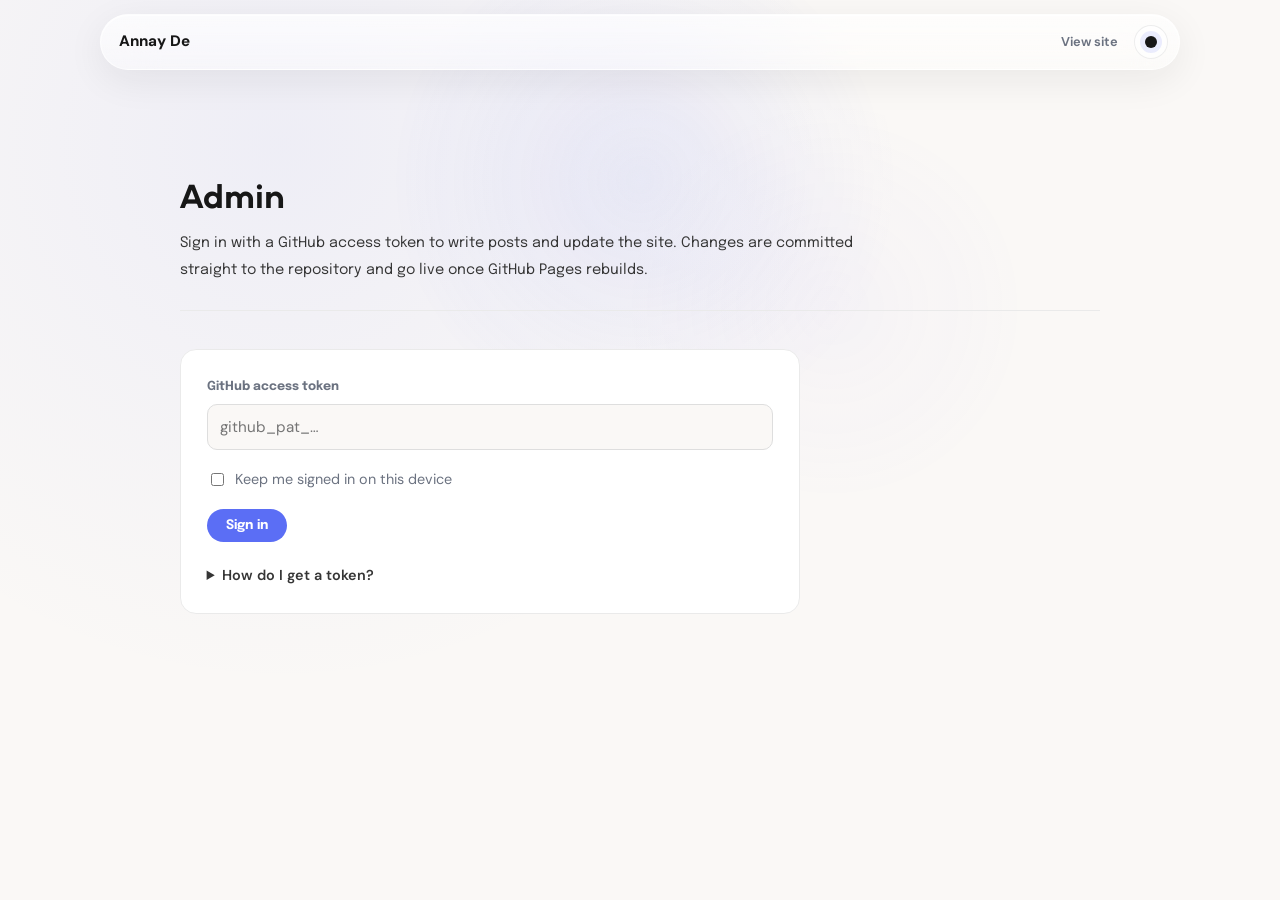
==== commit 5258cd3f: "Full-site admin, compact inner-page type, blog covers, capsule navbar - Admin now edits every corner" ====
--- a/admin.html
+++ b/admin.html
@@ -58,7 +58,7 @@
           <summary>How do I get a token?</summary>
           <ol>
             <li>On GitHub go to <em>Settings &rarr; Developer settings &rarr; Personal access tokens &rarr; Fine-grained tokens</em>.</li>
-            <li>Create a token scoped to only the <strong>annay-de/annay.de</strong> repository.</li>
+            <li>Create a token scoped to only this site&rsquo;s repository.</li>
             <li>Under repository permissions, give <strong>Contents</strong> read and write access. Nothing else is needed.</li>
             <li>Paste the token above. It is only stored in this browser and only ever sent to api.github.com.</li>
           </ol>
@@ -78,13 +78,17 @@
 
       <div class="admin-tabs" role="tablist" aria-label="Admin sections">
         <button class="admin-tab active" type="button" role="tab" data-tab="posts" aria-selected="true">Blog posts</button>
-        <button class="admin-tab" type="button" role="tab" data-tab="projects" aria-selected="false">Research</button>
+        <button class="admin-tab" type="button" role="tab" data-tab="pages" aria-selected="false">Pages</button>
+        <button class="admin-tab" type="button" role="tab" data-tab="home" aria-selected="false">Home</button>
         <button class="admin-tab" type="button" role="tab" data-tab="endeavours" aria-selected="false">Endeavours</button>
+        <button class="admin-tab" type="button" role="tab" data-tab="site" aria-selected="false">Site &amp; footer</button>
       </div>
 
       <div class="admin-panel" id="panel-posts" role="tabpanel"></div>
-      <div class="admin-panel" id="panel-projects" role="tabpanel" hidden></div>
+      <div class="admin-panel" id="panel-pages" role="tabpanel" hidden></div>
+      <div class="admin-panel" id="panel-home" role="tabpanel" hidden></div>
       <div class="admin-panel" id="panel-endeavours" role="tabpanel" hidden></div>
+      <div class="admin-panel" id="panel-site" role="tabpanel" hidden></div>
 
       <div class="admin-statusbar" id="admin-statusbar" role="status" hidden></div>
     </section>
--- a/style.css
+++ b/style.css
@@ -3335,3 +3335,355 @@
 [hidden] {
   display: none !important;
 }
+
+/* ------------------------------------------------------------------ */
+/* Navbar: floating glass capsule                                      */
+/* ------------------------------------------------------------------ */
+
+.site-nav {
+  top: 14px;
+  left: 50%;
+  width: min(calc(100% - 1.6rem), 1080px);
+  height: auto;
+  min-height: 0;
+  border: 1px solid var(--nav-border);
+  border-radius: 999px;
+  background: var(--nav-glass);
+  box-shadow: 0 10px 38px rgba(23, 23, 23, 0.07), inset 0 1px 0 var(--glass-highlight);
+  transform: translateX(-50%);
+  backdrop-filter: blur(26px) saturate(1.5);
+  -webkit-backdrop-filter: blur(26px) saturate(1.5);
+  overflow: visible;
+}
+
+html[data-theme="dark"] .site-nav {
+  box-shadow: 0 14px 44px rgba(0, 0, 0, 0.32), inset 0 1px 0 var(--glass-highlight);
+}
+
+.site-nav.scrolled {
+  background: var(--nav-glass-scrolled);
+  box-shadow: 0 16px 50px rgba(23, 23, 23, 0.1), inset 0 1px 0 var(--glass-highlight);
+}
+
+html[data-theme="dark"] .site-nav.scrolled {
+  box-shadow: 0 18px 54px rgba(0, 0, 0, 0.42), inset 0 1px 0 var(--glass-highlight);
+}
+
+.nav-inner {
+  width: 100%;
+  height: 54px;
+  padding: 0 0.5rem 0 1.15rem;
+}
+
+.nav-name {
+  font-size: 0.95rem;
+}
+
+.nav-links {
+  gap: 0.14rem;
+  padding: 0.2rem;
+}
+
+.nav-link {
+  min-height: 34px;
+  padding: 0 0.72rem;
+  border-radius: 999px;
+  color: var(--muted);
+  font-size: 0.8rem;
+  font-weight: 650;
+  letter-spacing: 0;
+  transition: background 0.22s ease, color 0.22s ease;
+}
+
+.nav-link:hover {
+  color: var(--text);
+  background: var(--glass-hover);
+  transform: none;
+}
+
+.nav-link.active {
+  color: var(--accent);
+  background: var(--accent-soft);
+  box-shadow: none;
+}
+
+.nav-link span::after {
+  display: none;
+}
+
+.theme-toggle {
+  width: 34px;
+  height: 34px;
+  border: 1px solid var(--glass-border);
+  background: var(--glass-surface);
+  box-shadow: inset 0 1px 0 var(--glass-highlight);
+}
+
+.menu-toggle {
+  width: 38px;
+  height: 38px;
+  border: 1px solid var(--glass-border);
+  background: transparent;
+}
+
+@media (max-width: 1100px) {
+  .site-nav {
+    width: min(calc(100% - 1rem), 1080px);
+  }
+
+  .nav-inner {
+    padding: 0 0.4rem 0 1rem;
+  }
+
+  .nav-links {
+    top: calc(14px + 54px + 0.6rem);
+    right: 0.5rem;
+    left: 0.5rem;
+    padding: 0.5rem;
+    border: 1px solid var(--line);
+    border-radius: 26px;
+    background: var(--surface);
+    box-shadow: var(--nav-shadow);
+    backdrop-filter: none;
+    -webkit-backdrop-filter: none;
+  }
+
+  .nav-link {
+    min-height: 44px;
+  }
+
+  .theme-toggle {
+    width: 44px;
+    height: 44px;
+  }
+}
+
+/* ------------------------------------------------------------------ */
+/* Compact type scale on inner pages (homepage untouched)              */
+/* ------------------------------------------------------------------ */
+
+.page-shell .page-heading {
+  margin-bottom: 2.4rem;
+  padding-bottom: 1.7rem;
+}
+
+.page-shell .page-heading h1 {
+  font-size: clamp(1.55rem, 2.6vw, 2.1rem);
+}
+
+.page-shell .page-intro {
+  margin-top: 0.95rem;
+  font-size: clamp(0.9rem, 1vw, 0.96rem);
+}
+
+.page-shell .content-section {
+  margin-top: 2.5rem;
+}
+
+.page-shell .section-title {
+  font-size: clamp(0.95rem, 1.3vw, 1.14rem);
+  margin-bottom: 0.9rem;
+}
+
+.page-shell .work-item h3,
+.page-shell .publication-item h3,
+.page-shell .project-card h3,
+.page-shell .clean-item h3 {
+  font-size: clamp(0.96rem, 1.3vw, 1.08rem);
+  line-height: 1.4;
+}
+
+.page-shell .work-item p,
+.page-shell .publication-item p,
+.page-shell .project-card p,
+.page-shell .clean-item p {
+  margin-top: 0.5rem;
+  font-size: 0.9rem;
+  line-height: 1.72;
+}
+
+.page-shell .publication-meta,
+.page-shell .project-kicker,
+.page-shell .list-meta,
+.page-shell .meta-line {
+  font-size: 0.78rem;
+}
+
+.page-shell .publication-item,
+.page-shell .project-card,
+.page-shell .clean-item,
+.page-shell .work-item {
+  padding: 0.95rem 0 1.05rem;
+}
+
+.page-shell .action-link,
+.page-shell .text-link {
+  font-size: 0.86rem;
+}
+
+.page-shell .blog-entry {
+  padding: 0.95rem 0 1.05rem;
+}
+
+.page-shell .blog-entry time {
+  font-size: 0.78rem;
+}
+
+.page-shell .blog-entry h3 {
+  font-size: clamp(0.98rem, 1.3vw, 1.1rem);
+}
+
+.page-shell .blog-entry p {
+  font-size: 0.88rem;
+}
+
+.page-shell #blog-index .year-group h3 {
+  font-size: 0.8rem;
+}
+
+.page-shell .post-header h1 {
+  font-size: clamp(1.55rem, 2.9vw, 2.15rem);
+}
+
+.page-shell .post-body {
+  font-size: 0.97rem;
+  line-height: 1.78;
+}
+
+.page-shell .post-body h2 {
+  font-size: 1.26rem;
+}
+
+.page-shell .post-body h3 {
+  font-size: 1.08rem;
+}
+
+.page-shell .post-body h4 {
+  font-size: 0.98rem;
+}
+
+/* ------------------------------------------------------------------ */
+/* Homepage affiliation links: a step toward the accent               */
+/* ------------------------------------------------------------------ */
+
+.scholar-copy .name-line a {
+  color: color-mix(in srgb, var(--accent) 52%, var(--text));
+}
+
+.scholar-copy .name-line a:hover {
+  color: var(--accent);
+}
+
+/* ------------------------------------------------------------------ */
+/* Blog cover photos                                                   */
+/* ------------------------------------------------------------------ */
+
+.post-cover {
+  position: relative;
+  margin: 0.6rem 0 -3.6rem;
+  pointer-events: none;
+}
+
+.post-cover img {
+  width: 100%;
+  height: clamp(170px, 30vw, 280px);
+  border-radius: 18px;
+  object-fit: cover;
+  opacity: 0.52;
+  filter: saturate(0.85);
+  -webkit-mask-image: linear-gradient(180deg, rgba(0, 0, 0, 0.95) 0%, rgba(0, 0, 0, 0.55) 58%, transparent 99%);
+  mask-image: linear-gradient(180deg, rgba(0, 0, 0, 0.95) 0%, rgba(0, 0, 0, 0.55) 58%, transparent 99%);
+}
+
+html[data-theme="dark"] .post-cover img {
+  opacity: 0.4;
+}
+
+.blog-post.has-cover .post-header {
+  position: relative;
+  z-index: 1;
+}
+
+.blog-entry.has-cover {
+  grid-template-columns: 6.4rem minmax(0, 1fr) auto;
+}
+
+.entry-thumb {
+  align-self: center;
+  width: 112px;
+  aspect-ratio: 3 / 2;
+  overflow: hidden;
+  border-radius: 10px;
+  border: 1px solid var(--line);
+}
+
+.entry-thumb img {
+  width: 100%;
+  height: 100%;
+  object-fit: cover;
+  opacity: 0.82;
+  filter: saturate(0.9);
+  transition: opacity 0.28s ease, transform 0.5s var(--ease);
+}
+
+.blog-entry:hover .entry-thumb img {
+  opacity: 1;
+  transform: scale(1.04);
+}
+
+@media (max-width: 640px) {
+  .blog-entry.has-cover {
+    grid-template-columns: 1fr;
+  }
+
+  .entry-thumb {
+    width: 100%;
+    aspect-ratio: 21 / 9;
+    margin-top: 0.55rem;
+  }
+
+  .post-cover {
+    margin-bottom: -2.4rem;
+  }
+}
+
+/* ------------------------------------------------------------------ */
+/* Admin additions                                                     */
+/* ------------------------------------------------------------------ */
+
+.admin-tabs.sub-tabs {
+  display: inline-flex;
+  margin: 0 0 1.5rem;
+  padding: 0.24rem;
+  border: 1px solid var(--line);
+  border-radius: 999px;
+}
+
+.admin-tabs.sub-tabs .admin-tab {
+  padding: 0.42rem 0.9rem;
+  font-size: 0.84rem;
+}
+
+.slim-card {
+  padding: 1.1rem 1.35rem;
+}
+
+.image-picker-row {
+  display: flex;
+  gap: 0.5rem;
+}
+
+.image-picker-row input {
+  flex: 1;
+}
+
+.image-preview {
+  max-width: 210px;
+  margin-top: 0.65rem;
+  border: 1px solid var(--line);
+  border-radius: 10px;
+}
+
+.roles-editor {
+  display: grid;
+}
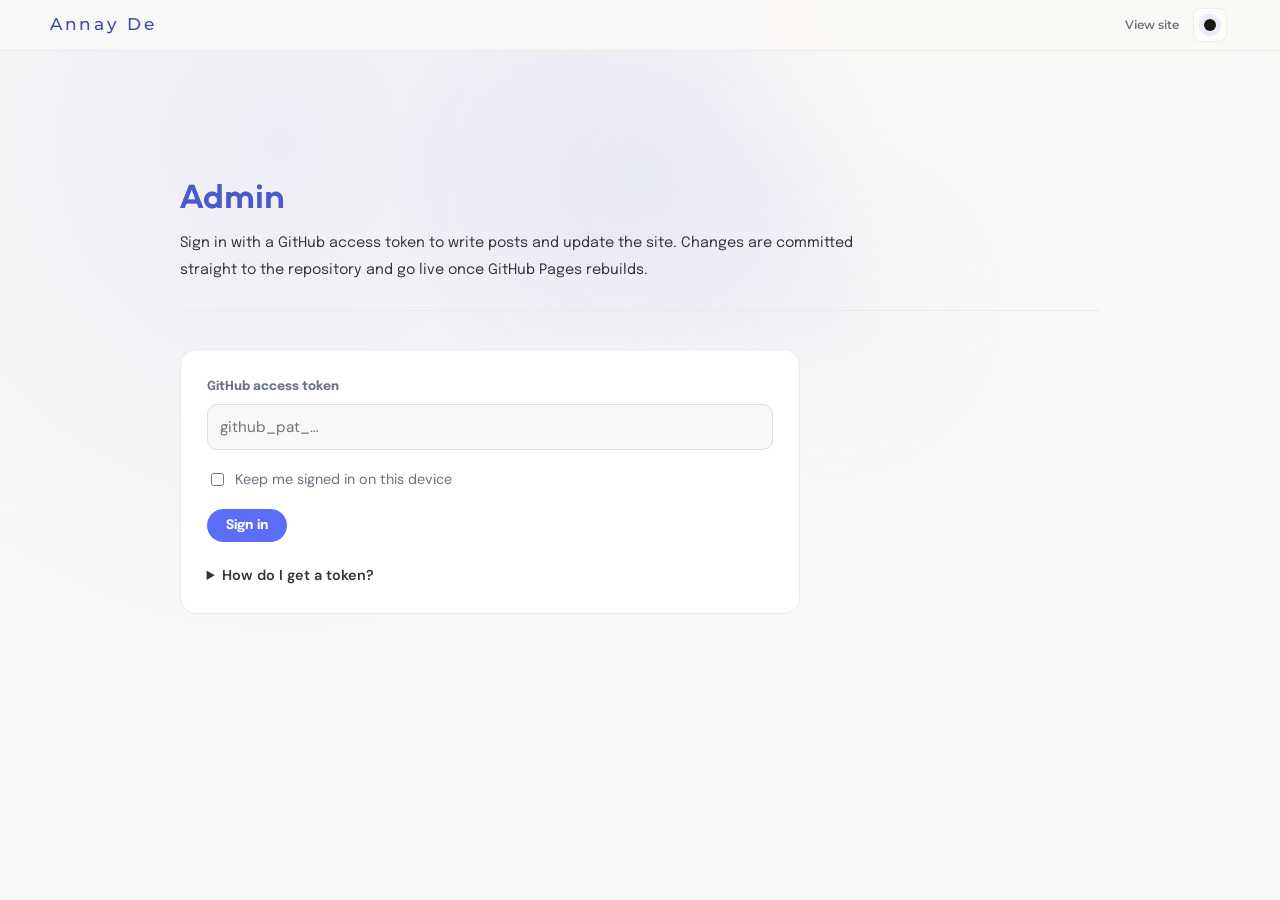
==== commit cd477bbe: "Drop link placeholders, make inline linking universal - Links with no URL are no longer rendered at " ====
--- a/admin.html
+++ b/admin.html
@@ -84,6 +84,8 @@
         <button class="admin-tab" type="button" role="tab" data-tab="site" aria-selected="false">Site &amp; footer</button>
       </div>
 
+      <p class="admin-global-tip">Tip: turn <em>any</em> text in <em>any</em> box into a link by writing <code>[the words you want linked](https://the-url)</code>. Two links on one line work the same way — e.g. <code>[Slides](https://…) &amp; [Materials](https://…)</code>. Anything you don't give a link to simply won't appear.</p>
+
       <div class="admin-panel" id="panel-posts" role="tabpanel"></div>
       <div class="admin-panel" id="panel-pages" role="tabpanel" hidden></div>
       <div class="admin-panel" id="panel-home" role="tabpanel" hidden></div>
--- a/style.css
+++ b/style.css
@@ -3687,3 +3687,315 @@
 .roles-editor {
   display: grid;
 }
+
+/* ------------------------------------------------------------------ */
+/* Navbar v3: static top bar, sharp edges, underline + magnify hover   */
+/* ------------------------------------------------------------------ */
+
+.site-nav {
+  top: 0;
+  left: 0;
+  width: 100%;
+  min-height: 0;
+  border: 0;
+  border-bottom: 1px solid var(--line);
+  border-radius: 0;
+  background: color-mix(in srgb, var(--bg) 90%, transparent);
+  box-shadow: none;
+  transform: none;
+  backdrop-filter: blur(18px) saturate(1.3);
+  -webkit-backdrop-filter: blur(18px) saturate(1.3);
+  overflow: visible;
+}
+
+.site-nav.scrolled {
+  background: color-mix(in srgb, var(--bg) 96%, transparent);
+  box-shadow: 0 8px 28px rgba(23, 23, 23, 0.05);
+}
+
+html[data-theme="dark"] .site-nav {
+  box-shadow: none;
+}
+
+html[data-theme="dark"] .site-nav.scrolled {
+  box-shadow: 0 10px 32px rgba(0, 0, 0, 0.3);
+}
+
+.nav-inner {
+  width: min(100% - 3rem, 1180px);
+  height: 50px;
+  padding: 0;
+}
+
+.monogram .nav-name {
+  font-family: var(--font-ui);
+  font-size: 0.76rem;
+  font-weight: 800;
+  letter-spacing: 0.18em;
+  text-transform: uppercase;
+  color: color-mix(in srgb, var(--accent) 62%, var(--text));
+  transition: color 0.2s ease;
+}
+
+.monogram:hover .nav-name,
+.monogram:focus-visible .nav-name {
+  color: var(--accent);
+}
+
+.nav-links {
+  gap: 0.12rem;
+  padding: 0;
+  border: 0;
+  background: transparent;
+  box-shadow: none;
+}
+
+.nav-link {
+  min-height: 40px;
+  padding: 0 0.62rem;
+  border-radius: 0;
+  background: transparent;
+  color: var(--muted);
+  font-size: 0.8rem;
+  font-weight: 650;
+}
+
+.nav-link:hover,
+.nav-link:focus-visible {
+  background: transparent;
+  color: var(--text);
+  transform: none;
+}
+
+.nav-link span {
+  display: inline-block;
+  transform-origin: 50% 100%;
+  transition: transform 0.3s var(--ease);
+}
+
+.nav-link:hover span,
+.nav-link:focus-visible span {
+  transform: scale(1.08);
+}
+
+.nav-link span::after {
+  display: block;
+  right: 0;
+  bottom: -5px;
+  left: 0;
+  height: 1.5px;
+  border-radius: 0;
+  background: var(--accent);
+  box-shadow: none;
+  opacity: 0;
+  transform: scaleX(0);
+  transform-origin: 50% 50%;
+  transition: transform 0.34s var(--ease), opacity 0.2s ease;
+}
+
+.nav-link:hover span::after,
+.nav-link:focus-visible span::after,
+.nav-link.active span::after {
+  opacity: 1;
+  transform: scaleX(1);
+}
+
+.nav-link.active {
+  color: var(--text);
+  background: var(--accent-soft);
+  border-radius: 6px;
+  box-shadow: none;
+}
+
+.theme-toggle {
+  border-radius: 8px;
+  overflow: visible;
+}
+
+.theme-toggle::after {
+  display: none;
+}
+
+.theme-toggle::before {
+  position: absolute;
+  top: calc(100% + 0.55rem);
+  right: 0;
+  z-index: 6;
+  padding: 0.28rem 0.66rem;
+  border: 1px solid var(--line);
+  border-radius: 8px;
+  background: var(--surface);
+  color: var(--muted);
+  font-family: var(--font-ui);
+  font-size: 0.64rem;
+  font-weight: 700;
+  letter-spacing: 0.04em;
+  white-space: nowrap;
+  box-shadow: var(--shadow-soft);
+  opacity: 0;
+  transform: translateY(3px);
+  pointer-events: none;
+  transition: opacity 0.2s ease, transform 0.26s var(--ease);
+  content: "Change theme";
+}
+
+.theme-toggle:hover::before,
+.theme-toggle:focus-visible::before {
+  opacity: 1;
+  transform: translateY(0);
+}
+
+.menu-toggle {
+  border-radius: 8px;
+}
+
+@media (max-width: 1100px) {
+  .nav-inner {
+    width: min(100% - 1.5rem, 1180px);
+  }
+
+  .nav-links {
+    top: calc(50px + 0.6rem);
+    right: 0.6rem;
+    left: 0.6rem;
+    padding: 0.5rem;
+    border: 1px solid var(--line);
+    border-radius: 12px;
+    background: var(--surface);
+  }
+
+  .nav-link,
+  .nav-link.active {
+    min-height: 46px;
+    border-radius: 8px;
+  }
+
+  .theme-toggle {
+    width: 46px;
+    height: 46px;
+  }
+
+  .theme-toggle::before {
+    display: none;
+  }
+}
+
+/* ------------------------------------------------------------------ */
+/* Heading colour: distinct from body text, admin-overridable          */
+/* ------------------------------------------------------------------ */
+
+:root {
+  --heading: color-mix(in srgb, var(--accent) 76%, #141a45);
+}
+
+html[data-theme="dark"] {
+  --heading: color-mix(in srgb, var(--accent) 74%, #f6f4ee);
+}
+
+.page-heading h1,
+.section-title,
+.scholar-copy h1,
+.current-work h2,
+.scholar-news h2,
+.post-header h1,
+.post-body h2,
+.post-body h3,
+.post-body h4,
+.admin-shell h1,
+.editor-title,
+#blog-index .year-group h3 {
+  color: var(--heading);
+}
+
+html[data-theme="dark"] .scholar-copy h1 {
+  color: var(--heading);
+}
+
+.color-field-row {
+  display: flex;
+  gap: 0.6rem;
+  align-items: center;
+}
+
+.color-field-row input[type="color"] {
+  width: 46px;
+  height: 34px;
+  padding: 2px;
+  border: 1px solid var(--line-strong);
+  border-radius: 8px;
+  background: var(--bg);
+  cursor: pointer;
+}
+
+.color-status {
+  min-width: 4.6rem;
+  color: var(--muted);
+  font-family: ui-monospace, "SF Mono", Menlo, Consolas, monospace;
+  font-size: 0.8rem;
+}
+
+/* ------------------------------------------------------------------ */
+/* Brand refinements, footer icons, home name colour                   */
+/* ------------------------------------------------------------------ */
+
+@font-face {
+  font-family: "Montserrat";
+  src: url("assets/fonts/Montserrat-VariableFont_wght.ttf") format("truetype");
+  font-style: normal;
+  font-weight: 100 900;
+  font-display: swap;
+}
+
+.monogram .nav-name {
+  font-family: "Montserrat", var(--font-ui), sans-serif;
+  font-size: 1.04rem;
+  font-weight: 500;
+  letter-spacing: 0.16em;
+  text-transform: none;
+}
+
+.footer-links a,
+.footer-links span {
+  width: 2rem;
+  height: 2rem;
+}
+
+.footer-links a::before,
+.footer-links span::before {
+  width: 1.4rem;
+  height: 1.4rem;
+}
+
+.scholar-copy h1,
+html:not([data-theme="dark"]) .scholar-copy h1 {
+  color: var(--text);
+}
+
+html[data-theme="dark"] .scholar-copy h1 {
+  color: #f1dfbf;
+}
+
+.nav-link {
+  font-family: "Montserrat", var(--font-body), sans-serif;
+  font-size: 0.78rem;
+  font-weight: 570;
+}
+
+.admin-global-tip {
+  margin: 0 0 1.6rem;
+  padding: 0.85rem 1.05rem;
+  border: 1px solid var(--glass-border);
+  border-radius: 12px;
+  background: var(--accent-soft);
+  color: var(--text-soft);
+  font-size: 0.9rem;
+  line-height: 1.6;
+}
+
+.admin-global-tip code {
+  padding: 0.08em 0.4em;
+  border-radius: 5px;
+  background: color-mix(in srgb, var(--surface) 70%, transparent);
+  font-family: ui-monospace, "SF Mono", Menlo, Consolas, monospace;
+  font-size: 0.84em;
+}
